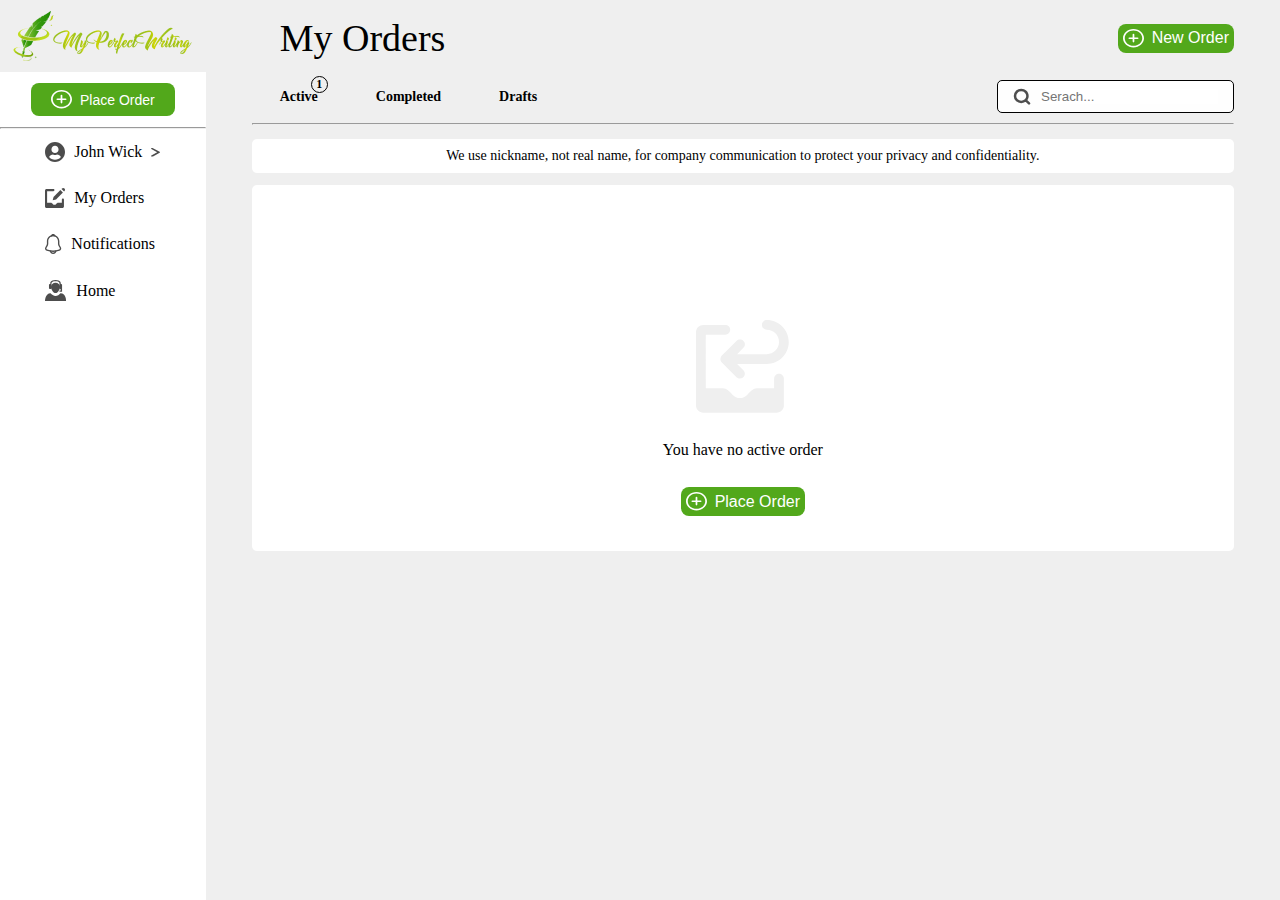
==== index.html @ 59d73da2 "initial screen" ====
<!DOCTYPE html>
<html lang="en">

<head>
    <meta charset="UTF-8">
    <meta name="viewport" content="width=device-width, initial-scale=1.0">
    <link rel="stylesheet" href="style.css">
    <title>Dashboard</title>
</head>

<body>

    <div class="home">
        <!-- side bar  -->
        <div class="sidebar">
            <div class="logo">
                <img src="./assets/images/logo.png" alt="" />
            </div>
            <div class="sidebarBottom">
                <div class="orderBtn ">
                    <svg xmlns="http://www.w3.org/2000/svg" width="21" height="19" viewBox="0 0 21 19" fill="none">
                        <path
                            d="M10.5 18.375C16.2338 18.375 21 14.2136 21 9.1875C21 4.17041 16.2235 0 10.4897 0C4.74554 0 0 4.17041 0 9.1875C0 14.2136 4.75586 18.375 10.5 18.375ZM10.5 16.8437C5.64114 16.8437 1.76024 13.439 1.76024 9.1875C1.76024 4.94503 5.63086 1.53126 10.4897 1.53126C15.3382 1.53126 19.2396 4.94503 19.25 9.1875C19.2603 13.439 15.3485 16.8437 10.5 16.8437ZM10.4691 13.466C11.0249 13.466 11.3544 13.1327 11.3544 12.6103V9.94413H14.5764C15.1529 9.94413 15.5544 9.68288 15.5544 9.20552C15.5544 8.7191 15.1735 8.4399 14.5764 8.4399H11.3544V5.61158C11.3544 5.08016 11.0249 4.75591 10.4691 4.75591C9.92349 4.75591 9.62495 5.09818 9.62495 5.61158V8.4399H6.41319C5.80585 8.4399 5.42496 8.7191 5.42496 9.20552C5.42496 9.68288 5.83672 9.94413 6.41319 9.94413H9.62495V12.6103C9.62495 13.1147 9.92349 13.466 10.4691 13.466Z"
                            fill="white" />
                    </svg>
                    <button>Place Order</button>
                </div>
                <hr />
                <div class="sidebar-nav">
                    <ul>
                        <li>
                            <svg xmlns="http://www.w3.org/2000/svg" width="20" height="20" viewBox="0 0 20 20"
                                fill="none">
                                <path
                                    d="M10 0C4.47581 0 0 4.47581 0 10C0 15.5242 4.47581 20 10 20C15.5242 20 20 15.5242 20 10C20 4.47581 15.5242 0 10 0ZM10 3.87097C11.9597 3.87097 13.5484 5.45968 13.5484 7.41935C13.5484 9.37903 11.9597 10.9677 10 10.9677C8.04032 10.9677 6.45161 9.37903 6.45161 7.41935C6.45161 5.45968 8.04032 3.87097 10 3.87097ZM10 17.7419C7.63306 17.7419 5.5121 16.6694 4.09274 14.9919C4.85081 13.5645 6.33468 12.5806 8.06452 12.5806C8.16129 12.5806 8.25806 12.5968 8.35081 12.625C8.875 12.7944 9.42339 12.9032 10 12.9032C10.5766 12.9032 11.129 12.7944 11.6492 12.625C11.7419 12.5968 11.8387 12.5806 11.9355 12.5806C13.6653 12.5806 15.1492 13.5645 15.9073 14.9919C14.4879 16.6694 12.3669 17.7419 10 17.7419Z"
                                    fill="black" fill-opacity="0.7" />
                            </svg>
                            <p>
                                John Wick
                            </p>
                            <svg xmlns="http://www.w3.org/2000/svg" width="9" height="9" viewBox="0 0 9 9" fill="none">
                                <path
                                    d="M0.344159 8.41867C0.123794 8.29731 0 8.13273 0 7.96113C0 7.78953 0.123794 7.62495 0.344159 7.50359L6.16269 4.30014L0.344159 1.09668C0.130039 0.974628 0.0115592 0.811153 0.0142373 0.641469C0.0169155 0.471786 0.140538 0.309469 0.358478 0.18948C0.576418 0.0694904 0.871238 0.00143051 1.17944 -4.3869e-05C1.48764 -0.00151825 1.78457 0.0637121 2.00626 0.181598L8.65584 3.84259C8.87621 3.96395 9 4.12853 9 4.30014C9 4.47174 8.87621 4.63632 8.65584 4.75768L2.00626 8.41867C1.78583 8.54 1.4869 8.60815 1.17521 8.60815C0.863519 8.60815 0.564591 8.54 0.344159 8.41867Z"
                                    fill="#4D4D4D" />
                            </svg>
                        </li>
                        <li>
                            <svg xmlns="http://www.w3.org/2000/svg" width="20" height="20" viewBox="0 0 20 20"
                                fill="none">
                                <path
                                    d="M19.0575 3.46036L16.5391 0.941344L16.9585 0.521786C17.6541 -0.173929 18.782 -0.173929 19.4775 0.521786C20.1729 1.21729 20.1729 2.34475 19.4775 3.04025L19.0575 3.46036Z"
                                    fill="#4D4D4D" />
                                <path
                                    d="M15.3829 2.09521L17.9014 4.61423L11.0547 11.4613L7.71875 12.279L8.53625 8.94228L15.3829 2.09521Z"
                                    fill="#4D4D4D" />
                                <path
                                    d="M2.10575 3.15397V14.7356H5.79082C6.60658 14.7356 7.25188 15.4329 7.81849 16.0453C7.82759 16.0551 7.8367 16.0649 7.84579 16.0748C7.87576 16.1071 7.90568 16.1394 7.93508 16.1709C8.31949 16.5834 8.86757 16.8414 9.47589 16.8414C10.0842 16.8414 10.6323 16.5834 11.0167 16.1709C11.052 16.133 11.0877 16.0945 11.1237 16.0555L11.133 16.0455C11.6996 15.4334 12.3454 14.7356 13.161 14.7356H16.846V11.577C16.846 10.9955 17.3174 10.5241 17.8989 10.5241C18.4804 10.5241 18.9518 10.9955 18.9518 11.577V18.4207C18.9518 19.2929 18.2447 20 17.3725 20H1.57932C0.70708 20 0 19.2929 0 18.4207V2.62753C0 1.7553 0.70708 1.04822 1.57932 1.04822H8.42301C9.00451 1.04822 9.47589 1.51961 9.47589 2.10109C9.47589 2.68258 9.0045 3.15397 8.42301 3.15397H2.10575Z"
                                    fill="#4D4D4D" />
                            </svg>
                            <p>My Orders</p>
                        </li>
                        <li>
                            <svg xmlns="http://www.w3.org/2000/svg" width="17" height="20" viewBox="0 0 17 20"
                                fill="none">
                                <path
                                    d="M8.13072 17.8916C5.97627 17.8916 3.82184 17.5495 1.77838 16.8653C1.00167 16.5971 0.409901 16.0516 0.151001 15.3396C-0.117146 14.6276 -0.0246819 13.8417 0.400655 13.139L1.464 11.3729C1.68591 11.003 1.88933 10.2633 1.88933 9.82872V7.15652C1.88933 3.71684 4.69101 0.915161 8.13072 0.915161C11.5704 0.915161 14.3721 3.71684 14.3721 7.15652V9.82872C14.3721 10.2541 14.5755 11.003 14.7974 11.3821L15.8515 13.139C16.2491 13.8047 16.3231 14.6091 16.0549 15.3396C15.7868 16.0701 15.2043 16.6249 14.4738 16.8653C12.4396 17.5495 10.2851 17.8916 8.13072 17.8916ZM8.13072 2.30213C5.45846 2.30213 3.2763 4.47504 3.2763 7.15652V9.82872C3.2763 10.5037 2.99891 11.5023 2.65679 12.0849L1.59345 13.8509C1.39003 14.193 1.33455 14.5537 1.45475 14.8588C1.56571 15.1732 1.8431 15.4136 2.22221 15.543C6.08722 16.8375 10.1834 16.8375 14.0484 15.543C14.3813 15.4321 14.6402 15.1824 14.7604 14.8495C14.8806 14.5167 14.8529 14.1561 14.668 13.8509L13.6046 12.0849C13.2532 11.4838 12.9851 10.4945 12.9851 9.81948V7.15652C12.9851 4.47504 10.8122 2.30213 8.13072 2.30213Z"
                                    fill="#4D4D4D" />
                                <path
                                    d="M9.84957 2.55202C9.78484 2.55202 9.72012 2.54277 9.65539 2.52428C9.38725 2.45031 9.12835 2.39483 8.87869 2.35785C8.09274 2.25613 7.33453 2.31161 6.62256 2.52428C6.36366 2.6075 6.08629 2.52428 5.91061 2.33011C5.73493 2.13593 5.67945 1.85854 5.78116 1.60888C6.16026 0.638005 7.08488 0 8.13898 0C9.19307 0 10.1177 0.628759 10.4968 1.60888C10.5893 1.85854 10.5431 2.13593 10.3674 2.33011C10.2287 2.47805 10.0345 2.55202 9.84957 2.55202Z"
                                    fill="#4D4D4D" />
                                <path
                                    d="M8.13145 19.9999C7.21605 19.9999 6.3284 19.63 5.68117 18.9828C5.03392 18.3355 4.66406 17.4479 4.66406 16.5325H6.05103C6.05103 17.078 6.27292 17.6143 6.66127 18.0027C7.04962 18.391 7.58591 18.6129 8.13145 18.6129C9.27801 18.6129 10.2119 17.679 10.2119 16.5325H11.5989C11.5989 18.4465 10.0455 19.9999 8.13145 19.9999Z"
                                    fill="#4D4D4D" />
                            </svg>
                            <p>Notifications</p>
                        </li>
                        <li>
                            <svg xmlns="http://www.w3.org/2000/svg" width="22" height="21" viewBox="0 0 22 21"
                                fill="none">
                                <path fill-rule="evenodd" clip-rule="evenodd"
                                    d="M10.5217 15.9011C8.62234 15.9011 6.69266 14.7736 5.56646 13.2812C0.163331 13.2812 0 20.9999 0 20.9999H21.0422C21.0422 20.9999 21.4663 13.2469 15.3901 13.2469C14.2652 14.7578 12.4211 15.9011 10.5217 15.9011Z"
                                    fill="#4D4D4D" />
                                <path fill-rule="evenodd" clip-rule="evenodd"
                                    d="M15.0492 6.64798C15.0492 8.86876 13.022 13.1154 10.5194 13.1154C8.02066 13.1154 5.99219 8.86744 5.99219 6.64798C5.99219 4.42851 8.01935 2.62659 10.5194 2.62659C13.022 2.6279 15.0492 4.42982 15.0492 6.64798Z"
                                    fill="#4D4D4D" />
                                <path fill-rule="evenodd" clip-rule="evenodd"
                                    d="M17.0669 4.73136C17.0669 4.31512 16.4873 3.97924 15.7681 3.9766V3.11911C15.7681 2.99134 15.8169 0 10.5323 0C5.25033 0 5.29907 2.99134 5.29907 3.11911V4.0069C5.2859 4.0069 5.27536 4.00295 5.2635 4.00295C4.54827 4.00295 3.97266 4.33356 3.97266 4.74321V8.37076C3.97266 8.77777 4.54959 9.1097 5.2635 9.1097C5.97742 9.1097 6.55699 8.77777 6.55699 8.37076V4.74321C6.55699 4.68657 6.52142 4.6352 6.50035 4.58251V3.5933C6.50035 3.50241 6.121 1.24475 10.5323 1.24475C14.9449 1.24475 14.4865 3.50241 14.4865 3.5933V4.6352C14.4786 4.66813 14.4536 4.69711 14.4536 4.73136V8.44189C14.4536 8.85944 15.0371 9.19796 15.7602 9.19796C15.776 9.19796 15.7879 9.19269 15.8037 9.19269V10.5481H14.5076V11.8258H17.08L17.0669 4.73136Z"
                                    fill="#4D4D4D" />
                            </svg>
                            <p>Home</p>
                        </li>
                    </ul>
                </div>
            </div>

        </div>

        <!-- mid section  -->
        <div class="home-navbar">
            <div class="navTop">
                <p>My Orders</p>
                <div class="new-orderBtn">
                    <svg xmlns="http://www.w3.org/2000/svg" width="21" height="19" viewBox="0 0 21 19" fill="none">
                        <path
                            d="M10.5 18.375C16.2338 18.375 21 14.2136 21 9.1875C21 4.17041 16.2235 0 10.4897 0C4.74554 0 0 4.17041 0 9.1875C0 14.2136 4.75586 18.375 10.5 18.375ZM10.5 16.8437C5.64114 16.8437 1.76024 13.439 1.76024 9.1875C1.76024 4.94503 5.63086 1.53126 10.4897 1.53126C15.3382 1.53126 19.2396 4.94503 19.25 9.1875C19.2603 13.439 15.3485 16.8437 10.5 16.8437ZM10.4691 13.466C11.0249 13.466 11.3544 13.1327 11.3544 12.6103V9.94413H14.5764C15.1529 9.94413 15.5544 9.68288 15.5544 9.20552C15.5544 8.7191 15.1735 8.4399 14.5764 8.4399H11.3544V5.61158C11.3544 5.08016 11.0249 4.75591 10.4691 4.75591C9.92349 4.75591 9.62495 5.09818 9.62495 5.61158V8.4399H6.41319C5.80585 8.4399 5.42496 8.7191 5.42496 9.20552C5.42496 9.68288 5.83672 9.94413 6.41319 9.94413H9.62495V12.6103C9.62495 13.1147 9.92349 13.466 10.4691 13.466Z"
                            fill="white" />
                    </svg>
                    <button>New Order</button>
                </div>
            </div>

            <div class="menu">
                <div class="menuLeft">
                    <ul>
                        <li>Active <span>1</span></li>
                        <li>Completed</li>
                        <li>Drafts</li>
                    </ul>
                </div>
                <div class="menuRight">
                    <div class="search">
                        <svg xmlns="http://www.w3.org/2000/svg" width="18" height="17" viewBox="0 0 18 17" fill="none">
                            <path
                                d="M16 15.3906L12.6221 12.1598M12.6221 12.1598C13.1999 11.6071 13.6583 10.951 13.971 10.229C14.2837 9.50691 14.4446 8.733 14.4446 7.95145C14.4446 7.16989 14.2837 6.39599 13.971 5.67393C13.6583 4.95186 13.1999 4.29578 12.6221 3.74314C12.0444 3.1905 11.3584 2.75212 10.6035 2.45303C9.84856 2.15394 9.03944 2 8.22231 2C7.40519 2 6.59606 2.15394 5.84114 2.45303C5.08621 2.75212 4.40027 3.1905 3.82247 3.74314C2.65556 4.85925 2 6.37303 2 7.95145C2 9.52987 2.65556 11.0436 3.82247 12.1598C4.98938 13.2759 6.57205 13.9029 8.22231 13.9029C9.87257 13.9029 11.4552 13.2759 12.6221 12.1598Z"
                                stroke="#4E4E4E" stroke-width="2.5" stroke-linecap="round" stroke-linejoin="round" />
                        </svg>
                        <input type="text" placeholder='Serach...' />
                    </div>
                </div>
            </div>
            <hr />
            <div class="notice">
                <p>We use nickname, not real name, for company communication to protect your privacy and
                    confidentiality.</p>
            </div>

            <div class="PlaceOrder">
                <div class="placeOrderBtns">
                    <svg xmlns="http://www.w3.org/2000/svg" width="93" height="93" viewBox="0 0 93 93" fill="none">
                        <path
                            d="M24.4105 39.0568C24.4092 38.4151 24.5353 37.7795 24.7817 37.187C25.0282 36.5944 25.3899 36.0567 25.8459 35.6052L40.4873 20.9589C40.9377 20.4926 41.4764 20.1207 42.072 19.8648C42.6676 19.6089 43.3083 19.4742 43.9565 19.4686C44.6048 19.463 45.2476 19.5865 45.8476 19.832C46.4476 20.0775 46.9927 20.44 47.4511 20.8984C47.9095 21.3568 48.272 21.9019 48.5175 22.5018C48.763 23.1018 48.8865 23.7447 48.8809 24.393C48.8752 25.0412 48.7406 25.6818 48.4847 26.2775C48.2288 26.8731 47.8569 27.4118 47.3906 27.8622L41.078 34.1747H70.7905C74.0276 34.1747 77.132 32.8888 79.421 30.5999C81.7099 28.311 82.9958 25.2065 82.9958 21.9695C82.9958 18.7324 81.7099 15.628 79.421 13.339C77.132 11.0501 74.0276 9.76421 70.7905 9.76421C69.4957 9.76421 68.2539 9.24985 67.3384 8.33428C66.4228 7.4187 65.9084 6.17692 65.9084 4.88211C65.9084 3.58729 66.4228 2.34551 67.3384 1.42994C68.2539 0.514363 69.4957 0 70.7905 0C82.903 0 92.76 9.85209 92.76 21.9695C92.76 34.082 82.903 43.9389 70.7905 43.9389H41.078L47.3906 50.2515C48.0789 50.9328 48.5488 51.8037 48.7404 52.753C48.932 53.7024 48.8366 54.6873 48.4664 55.5823C48.0962 56.4772 47.4678 57.2417 46.6615 57.7782C45.8552 58.3148 44.9074 58.5991 43.9389 58.595C43.2982 58.5944 42.6639 58.4673 42.0725 58.221C41.481 57.9747 40.944 57.614 40.4922 57.1597L25.8459 42.5134C25.3903 42.0587 25.0301 41.5176 24.7864 40.9218C24.5391 40.3311 24.4113 39.6972 24.4105 39.0568ZM9.76421 14.6463V68.3495H26.8516C30.6352 68.3495 33.6279 71.5814 36.2545 74.4228L36.7915 75.0087C38.5784 76.9176 41.1171 78.1137 43.9389 78.1137C46.7608 78.1137 49.2995 76.9176 51.0815 75.0038L51.6185 74.4228H51.6234C54.25 71.5814 57.2427 68.3495 61.0263 68.3495H78.1137V58.5853C78.1137 57.2905 78.628 56.0487 79.5436 55.1331C80.4592 54.2175 81.701 53.7032 82.9958 53.7032C84.2906 53.7032 85.5324 54.2175 86.448 55.1331C87.3635 56.0487 87.8779 57.2905 87.8779 58.5853V85.4368C87.8779 87.3791 87.1063 89.2417 85.733 90.6151C84.3596 91.9885 82.497 92.76 80.5547 92.76H7.32316C5.38094 92.76 3.51826 91.9885 2.1449 90.6151C0.771545 89.2417 0 87.3791 0 85.4368V12.2053C0 10.263 0.771545 8.40037 2.1449 7.02701C3.51826 5.65365 5.38094 4.88211 7.32316 4.88211H29.2926C30.5874 4.88211 31.8292 5.39647 32.7448 6.31204C33.6604 7.22761 34.1747 8.4694 34.1747 9.76421C34.1747 11.059 33.6604 12.3008 32.7448 13.2164C31.8292 14.132 30.5874 14.6463 29.2926 14.6463H9.76421Z"
                            fill="#EFEFEF" />
                    </svg>
                    <p>You have no active order</p>
                    <div class="new-orderBtn">
                        <svg xmlns="http://www.w3.org/2000/svg" width="21" height="19" viewBox="0 0 21 19" fill="none">
                            <path
                                d="M10.5 18.375C16.2338 18.375 21 14.2136 21 9.1875C21 4.17041 16.2235 0 10.4897 0C4.74554 0 0 4.17041 0 9.1875C0 14.2136 4.75586 18.375 10.5 18.375ZM10.5 16.8437C5.64114 16.8437 1.76024 13.439 1.76024 9.1875C1.76024 4.94503 5.63086 1.53126 10.4897 1.53126C15.3382 1.53126 19.2396 4.94503 19.25 9.1875C19.2603 13.439 15.3485 16.8437 10.5 16.8437ZM10.4691 13.466C11.0249 13.466 11.3544 13.1327 11.3544 12.6103V9.94413H14.5764C15.1529 9.94413 15.5544 9.68288 15.5544 9.20552C15.5544 8.7191 15.1735 8.4399 14.5764 8.4399H11.3544V5.61158C11.3544 5.08016 11.0249 4.75591 10.4691 4.75591C9.92349 4.75591 9.62495 5.09818 9.62495 5.61158V8.4399H6.41319C5.80585 8.4399 5.42496 8.7191 5.42496 9.20552C5.42496 9.68288 5.83672 9.94413 6.41319 9.94413H9.62495V12.6103C9.62495 13.1147 9.92349 13.466 10.4691 13.466Z"
                                fill="white" />
                        </svg>
                        <button>Place Order</button>
                    </div>
                </div>
            </div>
        </div>
    </div>
</body>

</html>
---- style.css ----
* {
    padding: 0;
    margin: 0;
    box-sizing: border-box;
}

body {
    background-color: #EFEFEF;
}

.home{
    display: flex;
}

/* sidebar css  */
.sidebar {
    /* background-color: aqua; */
    width: 268px;
    display: flex;
    flex-direction: column;
    align-items: center;
    height: 100vh;
}

.SideBar-Toggle {
    display: none;
    font-size: 20px;
}

.logo {
    max-width: 191px;
    max-height: 50px;
    width: 100%;
    height: 100%;
    margin: 11px 0px;

}

.sidebarBottom {
    background: white;

    width: 100%;
    display: flex;
    flex-direction: column;
    align-items: center;
    height: 100vh;
}

.orderBtn {
    border-radius: 8px;
    background: #52A81B;
    padding: 7px 20px;
    /* width: 200px; */
    display: flex;
    align-items: center;
    justify-content: center;
    flex-direction: row;
    column-gap: 8px;
    margin: 11px 27px;
}

.orderBtn button {
    border: none;
    outline: none;
    background-color: transparent;
    color: #FFF;
    font-size: 14px;
    font-style: normal;
    font-weight: 500;
    line-height: normal;
}

.sidebarBottom hr {
    width: 100%;

}

.sidebar-nav {
    /* background-color: aquamarine; */
    width: 100%;
    display: flex;
    align-items: center;
    flex-direction: column;
}

.sidebar-nav ul li {
    display: flex;
    align-items: center;
    padding: 13px 0px;
    column-gap: 9px;
}

/* main section  */
.home-navbar {
    padding-top: 16px;
    width: 100%;
    margin: 0px 46px;
}

.navTop {
    display: flex;
    justify-content: space-between;
    align-items: center;
    padding-left: 28px;

}

.new-orderBtn {
    border-radius: 8px;
    background: #52A81B;
    padding: 5px;
    /* width: 214px; */
    display: flex;
    align-items: center;
    column-gap: 8px;

}

.new-orderBtn button {
    background: transparent;
    border: none;
    outline: none;
    color: #FFF;
    font-size: 16px;
    font-style: normal;
    font-weight: 300;
    line-height: normal;
}


.navTop p {
    color: #000;
    font-size: 38px;
    font-style: normal;
    font-weight: 300;
    line-height: normal;
}

.menu {
    margin-top: 20px;
    display: flex;
    justify-content: space-between;
    align-items: center;
    padding-left: 28px;
}

.menuLeft ul {
    display: flex;
    column-gap: 58px;

}

.menuLeft ul li {
    list-style: none;

}

.menuLeft ul li {
    position: relative;
    color: #000;
    font-size: 14px;
    font-style: normal;
    font-weight: 700;
    line-height: normal;
}

.menuLeft ul li span {
    position: absolute;
    top: -13px;
    border: 1px solid black;
    border-radius: 50%;
    /* padding: 5px; */
    font-size: 12px;
    width: 17px;
    height: 17px;
    display: flex;
    justify-content: center;
    align-items: center;
    right: -10px;

}

.menuRight .search input {
    border: none;
    outline: none;
}

.menuRight .search {
    display: flex;
    align-items: center;
    border-radius: 5px;
    border: 1px solid #000;
    background: #FEFEFE;
    padding: 7px 15px;
    column-gap: 10px;
}

.home-navbar hr {
    margin-top: 10px;
}

.notice {
    margin-top: 14px;
    display: flex;
    justify-content: center;
    align-items: center;
    width: 100%;
    padding: 9px 46px;
    border-radius: 5px;
    background: #FFF;

}

.notice p {
    color: #000;
    font-size: 14px;
    font-style: normal;
    font-weight: 300;
    line-height: normal;

}

.PlaceOrder {
    width: 100%;
    height: 366px;
    border-radius: 5px;
    background: #FFF;
    margin-top: 12px;
    display: flex;
    flex-direction: column;
    align-items: center;
    justify-content: flex-end;
    padding-bottom: 35px;
}

.placeOrderBtns {
    display: flex;
    align-items: center;
    flex-direction: column;
    row-gap: 28px;
}



/* @media(max-width: 1000px){
    .home-navbar {
        padding: 0px 5px;
        margin: 0px;
    }
    
} */

/* @media(max-width: 1000px){
    .SideBar-Toggle{
        display: block;
    }
    .sidebar{
        display: none;
    }
} */
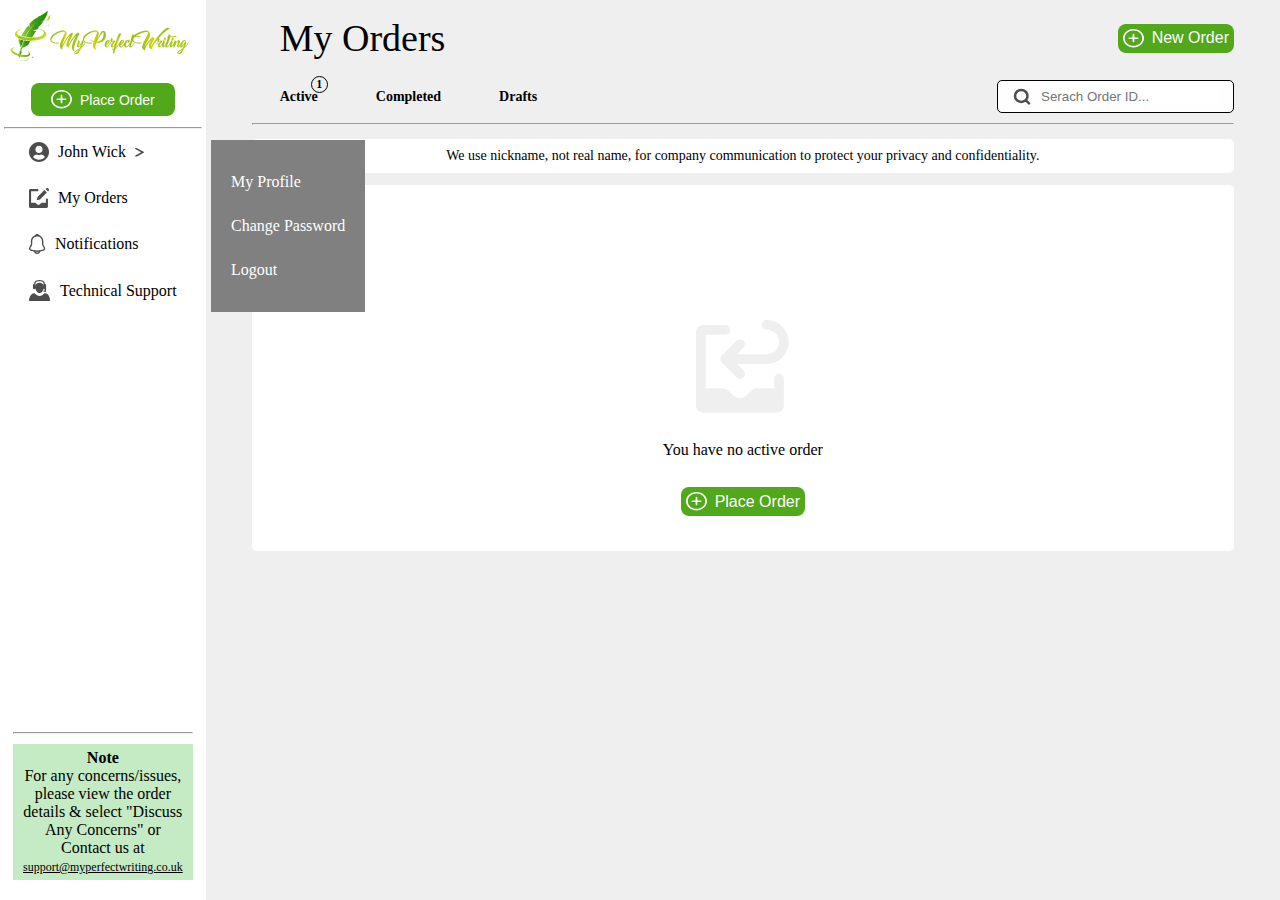
==== commit c52a4cfe: "updated" ====
--- a/index.html
+++ b/index.html
@@ -13,83 +13,111 @@
     <div class="home">
         <!-- side bar  -->
         <div class="sidebar">
-            <div class="logo">
-                <img src="./assets/images/logo.png" alt="" />
-            </div>
-            <div class="sidebarBottom">
-                <div class="orderBtn ">
-                    <svg xmlns="http://www.w3.org/2000/svg" width="21" height="19" viewBox="0 0 21 19" fill="none">
-                        <path
-                            d="M10.5 18.375C16.2338 18.375 21 14.2136 21 9.1875C21 4.17041 16.2235 0 10.4897 0C4.74554 0 0 4.17041 0 9.1875C0 14.2136 4.75586 18.375 10.5 18.375ZM10.5 16.8437C5.64114 16.8437 1.76024 13.439 1.76024 9.1875C1.76024 4.94503 5.63086 1.53126 10.4897 1.53126C15.3382 1.53126 19.2396 4.94503 19.25 9.1875C19.2603 13.439 15.3485 16.8437 10.5 16.8437ZM10.4691 13.466C11.0249 13.466 11.3544 13.1327 11.3544 12.6103V9.94413H14.5764C15.1529 9.94413 15.5544 9.68288 15.5544 9.20552C15.5544 8.7191 15.1735 8.4399 14.5764 8.4399H11.3544V5.61158C11.3544 5.08016 11.0249 4.75591 10.4691 4.75591C9.92349 4.75591 9.62495 5.09818 9.62495 5.61158V8.4399H6.41319C5.80585 8.4399 5.42496 8.7191 5.42496 9.20552C5.42496 9.68288 5.83672 9.94413 6.41319 9.94413H9.62495V12.6103C9.62495 13.1147 9.92349 13.466 10.4691 13.466Z"
-                            fill="white" />
-                    </svg>
-                    <button>Place Order</button>
-                </div>
-                <hr />
-                <div class="sidebar-nav">
-                    <ul>
-                        <li>
-                            <svg xmlns="http://www.w3.org/2000/svg" width="20" height="20" viewBox="0 0 20 20"
-                                fill="none">
-                                <path
-                                    d="M10 0C4.47581 0 0 4.47581 0 10C0 15.5242 4.47581 20 10 20C15.5242 20 20 15.5242 20 10C20 4.47581 15.5242 0 10 0ZM10 3.87097C11.9597 3.87097 13.5484 5.45968 13.5484 7.41935C13.5484 9.37903 11.9597 10.9677 10 10.9677C8.04032 10.9677 6.45161 9.37903 6.45161 7.41935C6.45161 5.45968 8.04032 3.87097 10 3.87097ZM10 17.7419C7.63306 17.7419 5.5121 16.6694 4.09274 14.9919C4.85081 13.5645 6.33468 12.5806 8.06452 12.5806C8.16129 12.5806 8.25806 12.5968 8.35081 12.625C8.875 12.7944 9.42339 12.9032 10 12.9032C10.5766 12.9032 11.129 12.7944 11.6492 12.625C11.7419 12.5968 11.8387 12.5806 11.9355 12.5806C13.6653 12.5806 15.1492 13.5645 15.9073 14.9919C14.4879 16.6694 12.3669 17.7419 10 17.7419Z"
-                                    fill="black" fill-opacity="0.7" />
-                            </svg>
-                            <p>
-                                John Wick
-                            </p>
-                            <svg xmlns="http://www.w3.org/2000/svg" width="9" height="9" viewBox="0 0 9 9" fill="none">
-                                <path
-                                    d="M0.344159 8.41867C0.123794 8.29731 0 8.13273 0 7.96113C0 7.78953 0.123794 7.62495 0.344159 7.50359L6.16269 4.30014L0.344159 1.09668C0.130039 0.974628 0.0115592 0.811153 0.0142373 0.641469C0.0169155 0.471786 0.140538 0.309469 0.358478 0.18948C0.576418 0.0694904 0.871238 0.00143051 1.17944 -4.3869e-05C1.48764 -0.00151825 1.78457 0.0637121 2.00626 0.181598L8.65584 3.84259C8.87621 3.96395 9 4.12853 9 4.30014C9 4.47174 8.87621 4.63632 8.65584 4.75768L2.00626 8.41867C1.78583 8.54 1.4869 8.60815 1.17521 8.60815C0.863519 8.60815 0.564591 8.54 0.344159 8.41867Z"
-                                    fill="#4D4D4D" />
-                            </svg>
-                        </li>
-                        <li>
-                            <svg xmlns="http://www.w3.org/2000/svg" width="20" height="20" viewBox="0 0 20 20"
-                                fill="none">
-                                <path
-                                    d="M19.0575 3.46036L16.5391 0.941344L16.9585 0.521786C17.6541 -0.173929 18.782 -0.173929 19.4775 0.521786C20.1729 1.21729 20.1729 2.34475 19.4775 3.04025L19.0575 3.46036Z"
-                                    fill="#4D4D4D" />
-                                <path
-                                    d="M15.3829 2.09521L17.9014 4.61423L11.0547 11.4613L7.71875 12.279L8.53625 8.94228L15.3829 2.09521Z"
-                                    fill="#4D4D4D" />
-                                <path
-                                    d="M2.10575 3.15397V14.7356H5.79082C6.60658 14.7356 7.25188 15.4329 7.81849 16.0453C7.82759 16.0551 7.8367 16.0649 7.84579 16.0748C7.87576 16.1071 7.90568 16.1394 7.93508 16.1709C8.31949 16.5834 8.86757 16.8414 9.47589 16.8414C10.0842 16.8414 10.6323 16.5834 11.0167 16.1709C11.052 16.133 11.0877 16.0945 11.1237 16.0555L11.133 16.0455C11.6996 15.4334 12.3454 14.7356 13.161 14.7356H16.846V11.577C16.846 10.9955 17.3174 10.5241 17.8989 10.5241C18.4804 10.5241 18.9518 10.9955 18.9518 11.577V18.4207C18.9518 19.2929 18.2447 20 17.3725 20H1.57932C0.70708 20 0 19.2929 0 18.4207V2.62753C0 1.7553 0.70708 1.04822 1.57932 1.04822H8.42301C9.00451 1.04822 9.47589 1.51961 9.47589 2.10109C9.47589 2.68258 9.0045 3.15397 8.42301 3.15397H2.10575Z"
-                                    fill="#4D4D4D" />
-                            </svg>
-                            <p>My Orders</p>
-                        </li>
-                        <li>
-                            <svg xmlns="http://www.w3.org/2000/svg" width="17" height="20" viewBox="0 0 17 20"
-                                fill="none">
-                                <path
-                                    d="M8.13072 17.8916C5.97627 17.8916 3.82184 17.5495 1.77838 16.8653C1.00167 16.5971 0.409901 16.0516 0.151001 15.3396C-0.117146 14.6276 -0.0246819 13.8417 0.400655 13.139L1.464 11.3729C1.68591 11.003 1.88933 10.2633 1.88933 9.82872V7.15652C1.88933 3.71684 4.69101 0.915161 8.13072 0.915161C11.5704 0.915161 14.3721 3.71684 14.3721 7.15652V9.82872C14.3721 10.2541 14.5755 11.003 14.7974 11.3821L15.8515 13.139C16.2491 13.8047 16.3231 14.6091 16.0549 15.3396C15.7868 16.0701 15.2043 16.6249 14.4738 16.8653C12.4396 17.5495 10.2851 17.8916 8.13072 17.8916ZM8.13072 2.30213C5.45846 2.30213 3.2763 4.47504 3.2763 7.15652V9.82872C3.2763 10.5037 2.99891 11.5023 2.65679 12.0849L1.59345 13.8509C1.39003 14.193 1.33455 14.5537 1.45475 14.8588C1.56571 15.1732 1.8431 15.4136 2.22221 15.543C6.08722 16.8375 10.1834 16.8375 14.0484 15.543C14.3813 15.4321 14.6402 15.1824 14.7604 14.8495C14.8806 14.5167 14.8529 14.1561 14.668 13.8509L13.6046 12.0849C13.2532 11.4838 12.9851 10.4945 12.9851 9.81948V7.15652C12.9851 4.47504 10.8122 2.30213 8.13072 2.30213Z"
-                                    fill="#4D4D4D" />
-                                <path
-                                    d="M9.84957 2.55202C9.78484 2.55202 9.72012 2.54277 9.65539 2.52428C9.38725 2.45031 9.12835 2.39483 8.87869 2.35785C8.09274 2.25613 7.33453 2.31161 6.62256 2.52428C6.36366 2.6075 6.08629 2.52428 5.91061 2.33011C5.73493 2.13593 5.67945 1.85854 5.78116 1.60888C6.16026 0.638005 7.08488 0 8.13898 0C9.19307 0 10.1177 0.628759 10.4968 1.60888C10.5893 1.85854 10.5431 2.13593 10.3674 2.33011C10.2287 2.47805 10.0345 2.55202 9.84957 2.55202Z"
-                                    fill="#4D4D4D" />
-                                <path
-                                    d="M8.13145 19.9999C7.21605 19.9999 6.3284 19.63 5.68117 18.9828C5.03392 18.3355 4.66406 17.4479 4.66406 16.5325H6.05103C6.05103 17.078 6.27292 17.6143 6.66127 18.0027C7.04962 18.391 7.58591 18.6129 8.13145 18.6129C9.27801 18.6129 10.2119 17.679 10.2119 16.5325H11.5989C11.5989 18.4465 10.0455 19.9999 8.13145 19.9999Z"
-                                    fill="#4D4D4D" />
-                            </svg>
-                            <p>Notifications</p>
-                        </li>
-                        <li>
-                            <svg xmlns="http://www.w3.org/2000/svg" width="22" height="21" viewBox="0 0 22 21"
-                                fill="none">
-                                <path fill-rule="evenodd" clip-rule="evenodd"
-                                    d="M10.5217 15.9011C8.62234 15.9011 6.69266 14.7736 5.56646 13.2812C0.163331 13.2812 0 20.9999 0 20.9999H21.0422C21.0422 20.9999 21.4663 13.2469 15.3901 13.2469C14.2652 14.7578 12.4211 15.9011 10.5217 15.9011Z"
-                                    fill="#4D4D4D" />
-                                <path fill-rule="evenodd" clip-rule="evenodd"
-                                    d="M15.0492 6.64798C15.0492 8.86876 13.022 13.1154 10.5194 13.1154C8.02066 13.1154 5.99219 8.86744 5.99219 6.64798C5.99219 4.42851 8.01935 2.62659 10.5194 2.62659C13.022 2.6279 15.0492 4.42982 15.0492 6.64798Z"
-                                    fill="#4D4D4D" />
-                                <path fill-rule="evenodd" clip-rule="evenodd"
-                                    d="M17.0669 4.73136C17.0669 4.31512 16.4873 3.97924 15.7681 3.9766V3.11911C15.7681 2.99134 15.8169 0 10.5323 0C5.25033 0 5.29907 2.99134 5.29907 3.11911V4.0069C5.2859 4.0069 5.27536 4.00295 5.2635 4.00295C4.54827 4.00295 3.97266 4.33356 3.97266 4.74321V8.37076C3.97266 8.77777 4.54959 9.1097 5.2635 9.1097C5.97742 9.1097 6.55699 8.77777 6.55699 8.37076V4.74321C6.55699 4.68657 6.52142 4.6352 6.50035 4.58251V3.5933C6.50035 3.50241 6.121 1.24475 10.5323 1.24475C14.9449 1.24475 14.4865 3.50241 14.4865 3.5933V4.6352C14.4786 4.66813 14.4536 4.69711 14.4536 4.73136V8.44189C14.4536 8.85944 15.0371 9.19796 15.7602 9.19796C15.776 9.19796 15.7879 9.19269 15.8037 9.19269V10.5481H14.5076V11.8258H17.08L17.0669 4.73136Z"
-                                    fill="#4D4D4D" />
-                            </svg>
-                            <p>Home</p>
-                        </li>
-                    </ul>
+            <div class="sidbarTop">
+                <div class="logo">
+                    <img src="./assets/images/logo.png" alt="" />
+                </div>
+                <div class="sidebarBottom">
+                    <div class="orderBtn ">
+                        <svg xmlns="http://www.w3.org/2000/svg" width="21" height="19" viewBox="0 0 21 19" fill="none">
+                            <path
+                                d="M10.5 18.375C16.2338 18.375 21 14.2136 21 9.1875C21 4.17041 16.2235 0 10.4897 0C4.74554 0 0 4.17041 0 9.1875C0 14.2136 4.75586 18.375 10.5 18.375ZM10.5 16.8437C5.64114 16.8437 1.76024 13.439 1.76024 9.1875C1.76024 4.94503 5.63086 1.53126 10.4897 1.53126C15.3382 1.53126 19.2396 4.94503 19.25 9.1875C19.2603 13.439 15.3485 16.8437 10.5 16.8437ZM10.4691 13.466C11.0249 13.466 11.3544 13.1327 11.3544 12.6103V9.94413H14.5764C15.1529 9.94413 15.5544 9.68288 15.5544 9.20552C15.5544 8.7191 15.1735 8.4399 14.5764 8.4399H11.3544V5.61158C11.3544 5.08016 11.0249 4.75591 10.4691 4.75591C9.92349 4.75591 9.62495 5.09818 9.62495 5.61158V8.4399H6.41319C5.80585 8.4399 5.42496 8.7191 5.42496 9.20552C5.42496 9.68288 5.83672 9.94413 6.41319 9.94413H9.62495V12.6103C9.62495 13.1147 9.92349 13.466 10.4691 13.466Z"
+                                fill="white" />
+                        </svg>
+                        <button>Place Order</button>
+                    </div>
+                    <hr />
+                    <div class="sidebar-nav">
+                        <ul>
+                            <li id="userProfile">
+                                <svg xmlns="http://www.w3.org/2000/svg" width="20" height="20" viewBox="0 0 20 20"
+                                    fill="none">
+                                    <path
+                                        d="M10 0C4.47581 0 0 4.47581 0 10C0 15.5242 4.47581 20 10 20C15.5242 20 20 15.5242 20 10C20 4.47581 15.5242 0 10 0ZM10 3.87097C11.9597 3.87097 13.5484 5.45968 13.5484 7.41935C13.5484 9.37903 11.9597 10.9677 10 10.9677C8.04032 10.9677 6.45161 9.37903 6.45161 7.41935C6.45161 5.45968 8.04032 3.87097 10 3.87097ZM10 17.7419C7.63306 17.7419 5.5121 16.6694 4.09274 14.9919C4.85081 13.5645 6.33468 12.5806 8.06452 12.5806C8.16129 12.5806 8.25806 12.5968 8.35081 12.625C8.875 12.7944 9.42339 12.9032 10 12.9032C10.5766 12.9032 11.129 12.7944 11.6492 12.625C11.7419 12.5968 11.8387 12.5806 11.9355 12.5806C13.6653 12.5806 15.1492 13.5645 15.9073 14.9919C14.4879 16.6694 12.3669 17.7419 10 17.7419Z"
+                                        fill="black" fill-opacity="0.7" />
+                                </svg>
+                                <p>
+                                    John Wick
+                                </p>
+                                <svg xmlns="http://www.w3.org/2000/svg" width="9" height="9" viewBox="0 0 9 9"
+                                    fill="none">
+                                    <path
+                                        d="M0.344159 8.41867C0.123794 8.29731 0 8.13273 0 7.96113C0 7.78953 0.123794 7.62495 0.344159 7.50359L6.16269 4.30014L0.344159 1.09668C0.130039 0.974628 0.0115592 0.811153 0.0142373 0.641469C0.0169155 0.471786 0.140538 0.309469 0.358478 0.18948C0.576418 0.0694904 0.871238 0.00143051 1.17944 -4.3869e-05C1.48764 -0.00151825 1.78457 0.0637121 2.00626 0.181598L8.65584 3.84259C8.87621 3.96395 9 4.12853 9 4.30014C9 4.47174 8.87621 4.63632 8.65584 4.75768L2.00626 8.41867C1.78583 8.54 1.4869 8.60815 1.17521 8.60815C0.863519 8.60815 0.564591 8.54 0.344159 8.41867Z"
+                                        fill="#4D4D4D" />
+                                </svg>
+                                <div class="profileDropDown">
+                                    <ul>
+                                        <li>
+                                            <a href="#">My Profile</a>
+                                        </li>
+                                        <li>
+                                            <a href="#">Change Password</a>
+                                        </li>
+                                        <li>
+                                            <a href="#">Logout</a>
+                                        </li>
+                                    </ul>
+                                </div>
+                            </li>
+                            <li>
+                                <svg xmlns="http://www.w3.org/2000/svg" width="20" height="20" viewBox="0 0 20 20"
+                                    fill="none">
+                                    <path
+                                        d="M19.0575 3.46036L16.5391 0.941344L16.9585 0.521786C17.6541 -0.173929 18.782 -0.173929 19.4775 0.521786C20.1729 1.21729 20.1729 2.34475 19.4775 3.04025L19.0575 3.46036Z"
+                                        fill="#4D4D4D" />
+                                    <path
+                                        d="M15.3829 2.09521L17.9014 4.61423L11.0547 11.4613L7.71875 12.279L8.53625 8.94228L15.3829 2.09521Z"
+                                        fill="#4D4D4D" />
+                                    <path
+                                        d="M2.10575 3.15397V14.7356H5.79082C6.60658 14.7356 7.25188 15.4329 7.81849 16.0453C7.82759 16.0551 7.8367 16.0649 7.84579 16.0748C7.87576 16.1071 7.90568 16.1394 7.93508 16.1709C8.31949 16.5834 8.86757 16.8414 9.47589 16.8414C10.0842 16.8414 10.6323 16.5834 11.0167 16.1709C11.052 16.133 11.0877 16.0945 11.1237 16.0555L11.133 16.0455C11.6996 15.4334 12.3454 14.7356 13.161 14.7356H16.846V11.577C16.846 10.9955 17.3174 10.5241 17.8989 10.5241C18.4804 10.5241 18.9518 10.9955 18.9518 11.577V18.4207C18.9518 19.2929 18.2447 20 17.3725 20H1.57932C0.70708 20 0 19.2929 0 18.4207V2.62753C0 1.7553 0.70708 1.04822 1.57932 1.04822H8.42301C9.00451 1.04822 9.47589 1.51961 9.47589 2.10109C9.47589 2.68258 9.0045 3.15397 8.42301 3.15397H2.10575Z"
+                                        fill="#4D4D4D" />
+                                </svg>
+                                <p>My Orders</p>
+                            </li>
+                            <li>
+                                <svg xmlns="http://www.w3.org/2000/svg" width="17" height="20" viewBox="0 0 17 20"
+                                    fill="none">
+                                    <path
+                                        d="M8.13072 17.8916C5.97627 17.8916 3.82184 17.5495 1.77838 16.8653C1.00167 16.5971 0.409901 16.0516 0.151001 15.3396C-0.117146 14.6276 -0.0246819 13.8417 0.400655 13.139L1.464 11.3729C1.68591 11.003 1.88933 10.2633 1.88933 9.82872V7.15652C1.88933 3.71684 4.69101 0.915161 8.13072 0.915161C11.5704 0.915161 14.3721 3.71684 14.3721 7.15652V9.82872C14.3721 10.2541 14.5755 11.003 14.7974 11.3821L15.8515 13.139C16.2491 13.8047 16.3231 14.6091 16.0549 15.3396C15.7868 16.0701 15.2043 16.6249 14.4738 16.8653C12.4396 17.5495 10.2851 17.8916 8.13072 17.8916ZM8.13072 2.30213C5.45846 2.30213 3.2763 4.47504 3.2763 7.15652V9.82872C3.2763 10.5037 2.99891 11.5023 2.65679 12.0849L1.59345 13.8509C1.39003 14.193 1.33455 14.5537 1.45475 14.8588C1.56571 15.1732 1.8431 15.4136 2.22221 15.543C6.08722 16.8375 10.1834 16.8375 14.0484 15.543C14.3813 15.4321 14.6402 15.1824 14.7604 14.8495C14.8806 14.5167 14.8529 14.1561 14.668 13.8509L13.6046 12.0849C13.2532 11.4838 12.9851 10.4945 12.9851 9.81948V7.15652C12.9851 4.47504 10.8122 2.30213 8.13072 2.30213Z"
+                                        fill="#4D4D4D" />
+                                    <path
+                                        d="M9.84957 2.55202C9.78484 2.55202 9.72012 2.54277 9.65539 2.52428C9.38725 2.45031 9.12835 2.39483 8.87869 2.35785C8.09274 2.25613 7.33453 2.31161 6.62256 2.52428C6.36366 2.6075 6.08629 2.52428 5.91061 2.33011C5.73493 2.13593 5.67945 1.85854 5.78116 1.60888C6.16026 0.638005 7.08488 0 8.13898 0C9.19307 0 10.1177 0.628759 10.4968 1.60888C10.5893 1.85854 10.5431 2.13593 10.3674 2.33011C10.2287 2.47805 10.0345 2.55202 9.84957 2.55202Z"
+                                        fill="#4D4D4D" />
+                                    <path
+                                        d="M8.13145 19.9999C7.21605 19.9999 6.3284 19.63 5.68117 18.9828C5.03392 18.3355 4.66406 17.4479 4.66406 16.5325H6.05103C6.05103 17.078 6.27292 17.6143 6.66127 18.0027C7.04962 18.391 7.58591 18.6129 8.13145 18.6129C9.27801 18.6129 10.2119 17.679 10.2119 16.5325H11.5989C11.5989 18.4465 10.0455 19.9999 8.13145 19.9999Z"
+                                        fill="#4D4D4D" />
+                                </svg>
+                                <p>Notifications</p>
+                            </li>
+                            <li>
+                                <svg xmlns="http://www.w3.org/2000/svg" width="22" height="21" viewBox="0 0 22 21"
+                                    fill="none">
+                                    <path fill-rule="evenodd" clip-rule="evenodd"
+                                        d="M10.5217 15.9011C8.62234 15.9011 6.69266 14.7736 5.56646 13.2812C0.163331 13.2812 0 20.9999 0 20.9999H21.0422C21.0422 20.9999 21.4663 13.2469 15.3901 13.2469C14.2652 14.7578 12.4211 15.9011 10.5217 15.9011Z"
+                                        fill="#4D4D4D" />
+                                    <path fill-rule="evenodd" clip-rule="evenodd"
+                                        d="M15.0492 6.64798C15.0492 8.86876 13.022 13.1154 10.5194 13.1154C8.02066 13.1154 5.99219 8.86744 5.99219 6.64798C5.99219 4.42851 8.01935 2.62659 10.5194 2.62659C13.022 2.6279 15.0492 4.42982 15.0492 6.64798Z"
+                                        fill="#4D4D4D" />
+                                    <path fill-rule="evenodd" clip-rule="evenodd"
+                                        d="M17.0669 4.73136C17.0669 4.31512 16.4873 3.97924 15.7681 3.9766V3.11911C15.7681 2.99134 15.8169 0 10.5323 0C5.25033 0 5.29907 2.99134 5.29907 3.11911V4.0069C5.2859 4.0069 5.27536 4.00295 5.2635 4.00295C4.54827 4.00295 3.97266 4.33356 3.97266 4.74321V8.37076C3.97266 8.77777 4.54959 9.1097 5.2635 9.1097C5.97742 9.1097 6.55699 8.77777 6.55699 8.37076V4.74321C6.55699 4.68657 6.52142 4.6352 6.50035 4.58251V3.5933C6.50035 3.50241 6.121 1.24475 10.5323 1.24475C14.9449 1.24475 14.4865 3.50241 14.4865 3.5933V4.6352C14.4786 4.66813 14.4536 4.69711 14.4536 4.73136V8.44189C14.4536 8.85944 15.0371 9.19796 15.7602 9.19796C15.776 9.19796 15.7879 9.19269 15.8037 9.19269V10.5481H14.5076V11.8258H17.08L17.0669 4.73136Z"
+                                        fill="#4D4D4D" />
+                                </svg>
+                                <p>Technical Support</p>
+                            </li>
+                        </ul>
+                    </div>
+
+
+                </div>
+
+            </div>
+            <div class="sidebarFooter">
+                <hr>
+                <div class="sidebarNote">
+                    <h1>Note</h1>
+                    <p>For any concerns/issues, please view the order details & select "Discuss Any Concerns" or
+                    <p>Contact us at</p>
+                    <span>support@myperfectwriting.co.uk</span></p>
                 </div>
             </div>
 
@@ -112,9 +140,9 @@
             <div class="menu">
                 <div class="menuLeft">
                     <ul>
-                        <li>Active <span>1</span></li>
-                        <li>Completed</li>
-                        <li>Drafts</li>
+                        <li onclick="showSection('home')" id="homeLink">Active <span>1</span></li>
+                        <li onclick="showSection('active')" id="activeLink">Completed</li>
+                        <li onclick="showSection('drafts')" id="draftsLink">Drafts</li>
                     </ul>
                 </div>
                 <div class="menuRight">
@@ -124,7 +152,7 @@
                                 d="M16 15.3906L12.6221 12.1598M12.6221 12.1598C13.1999 11.6071 13.6583 10.951 13.971 10.229C14.2837 9.50691 14.4446 8.733 14.4446 7.95145C14.4446 7.16989 14.2837 6.39599 13.971 5.67393C13.6583 4.95186 13.1999 4.29578 12.6221 3.74314C12.0444 3.1905 11.3584 2.75212 10.6035 2.45303C9.84856 2.15394 9.03944 2 8.22231 2C7.40519 2 6.59606 2.15394 5.84114 2.45303C5.08621 2.75212 4.40027 3.1905 3.82247 3.74314C2.65556 4.85925 2 6.37303 2 7.95145C2 9.52987 2.65556 11.0436 3.82247 12.1598C4.98938 13.2759 6.57205 13.9029 8.22231 13.9029C9.87257 13.9029 11.4552 13.2759 12.6221 12.1598Z"
                                 stroke="#4E4E4E" stroke-width="2.5" stroke-linecap="round" stroke-linejoin="round" />
                         </svg>
-                        <input type="text" placeholder='Serach...' />
+                        <input type="text" placeholder='Serach Order ID...' />
                     </div>
                 </div>
             </div>
@@ -134,7 +162,7 @@
                     confidentiality.</p>
             </div>
 
-            <div class="PlaceOrder">
+            <div id="home" class="PlaceOrder">
                 <div class="placeOrderBtns">
                     <svg xmlns="http://www.w3.org/2000/svg" width="93" height="93" viewBox="0 0 93 93" fill="none">
                         <path
@@ -152,8 +180,102 @@
                     </div>
                 </div>
             </div>
+
+            <section id="active" class="hidden midSect">
+                <div class="placeOrderBtns">
+                    <svg xmlns="http://www.w3.org/2000/svg" width="93" height="93" viewBox="0 0 93 93" fill="none">
+                        <path
+                            d="M24.4105 39.0568C24.4092 38.4151 24.5353 37.7795 24.7817 37.187C25.0282 36.5944 25.3899 36.0567 25.8459 35.6052L40.4873 20.9589C40.9377 20.4926 41.4764 20.1207 42.072 19.8648C42.6676 19.6089 43.3083 19.4742 43.9565 19.4686C44.6048 19.463 45.2476 19.5865 45.8476 19.832C46.4476 20.0775 46.9927 20.44 47.4511 20.8984C47.9095 21.3568 48.272 21.9019 48.5175 22.5018C48.763 23.1018 48.8865 23.7447 48.8809 24.393C48.8752 25.0412 48.7406 25.6818 48.4847 26.2775C48.2288 26.8731 47.8569 27.4118 47.3906 27.8622L41.078 34.1747H70.7905C74.0276 34.1747 77.132 32.8888 79.421 30.5999C81.7099 28.311 82.9958 25.2065 82.9958 21.9695C82.9958 18.7324 81.7099 15.628 79.421 13.339C77.132 11.0501 74.0276 9.76421 70.7905 9.76421C69.4957 9.76421 68.2539 9.24985 67.3384 8.33428C66.4228 7.4187 65.9084 6.17692 65.9084 4.88211C65.9084 3.58729 66.4228 2.34551 67.3384 1.42994C68.2539 0.514363 69.4957 0 70.7905 0C82.903 0 92.76 9.85209 92.76 21.9695C92.76 34.082 82.903 43.9389 70.7905 43.9389H41.078L47.3906 50.2515C48.0789 50.9328 48.5488 51.8037 48.7404 52.753C48.932 53.7024 48.8366 54.6873 48.4664 55.5823C48.0962 56.4772 47.4678 57.2417 46.6615 57.7782C45.8552 58.3148 44.9074 58.5991 43.9389 58.595C43.2982 58.5944 42.6639 58.4673 42.0725 58.221C41.481 57.9747 40.944 57.614 40.4922 57.1597L25.8459 42.5134C25.3903 42.0587 25.0301 41.5176 24.7864 40.9218C24.5391 40.3311 24.4113 39.6972 24.4105 39.0568ZM9.76421 14.6463V68.3495H26.8516C30.6352 68.3495 33.6279 71.5814 36.2545 74.4228L36.7915 75.0087C38.5784 76.9176 41.1171 78.1137 43.9389 78.1137C46.7608 78.1137 49.2995 76.9176 51.0815 75.0038L51.6185 74.4228H51.6234C54.25 71.5814 57.2427 68.3495 61.0263 68.3495H78.1137V58.5853C78.1137 57.2905 78.628 56.0487 79.5436 55.1331C80.4592 54.2175 81.701 53.7032 82.9958 53.7032C84.2906 53.7032 85.5324 54.2175 86.448 55.1331C87.3635 56.0487 87.8779 57.2905 87.8779 58.5853V85.4368C87.8779 87.3791 87.1063 89.2417 85.733 90.6151C84.3596 91.9885 82.497 92.76 80.5547 92.76H7.32316C5.38094 92.76 3.51826 91.9885 2.1449 90.6151C0.771545 89.2417 0 87.3791 0 85.4368V12.2053C0 10.263 0.771545 8.40037 2.1449 7.02701C3.51826 5.65365 5.38094 4.88211 7.32316 4.88211H29.2926C30.5874 4.88211 31.8292 5.39647 32.7448 6.31204C33.6604 7.22761 34.1747 8.4694 34.1747 9.76421C34.1747 11.059 33.6604 12.3008 32.7448 13.2164C31.8292 14.132 30.5874 14.6463 29.2926 14.6463H9.76421Z"
+                            fill="#EFEFEF" />
+                    </svg>
+                    <p>You have no completed order</p>
+                    <div class="new-orderBtn">
+                        <svg xmlns="http://www.w3.org/2000/svg" width="21" height="19" viewBox="0 0 21 19" fill="none">
+                            <path
+                                d="M10.5 18.375C16.2338 18.375 21 14.2136 21 9.1875C21 4.17041 16.2235 0 10.4897 0C4.74554 0 0 4.17041 0 9.1875C0 14.2136 4.75586 18.375 10.5 18.375ZM10.5 16.8437C5.64114 16.8437 1.76024 13.439 1.76024 9.1875C1.76024 4.94503 5.63086 1.53126 10.4897 1.53126C15.3382 1.53126 19.2396 4.94503 19.25 9.1875C19.2603 13.439 15.3485 16.8437 10.5 16.8437ZM10.4691 13.466C11.0249 13.466 11.3544 13.1327 11.3544 12.6103V9.94413H14.5764C15.1529 9.94413 15.5544 9.68288 15.5544 9.20552C15.5544 8.7191 15.1735 8.4399 14.5764 8.4399H11.3544V5.61158C11.3544 5.08016 11.0249 4.75591 10.4691 4.75591C9.92349 4.75591 9.62495 5.09818 9.62495 5.61158V8.4399H6.41319C5.80585 8.4399 5.42496 8.7191 5.42496 9.20552C5.42496 9.68288 5.83672 9.94413 6.41319 9.94413H9.62495V12.6103C9.62495 13.1147 9.92349 13.466 10.4691 13.466Z"
+                                fill="white" />
+                        </svg>
+                        <button>Place Order</button>
+                    </div>
+                </div>
+            </section>
+
+            <section id="drafts" class="hidden midSect">
+                <div class="placeOrderBtns">
+                    <svg xmlns="http://www.w3.org/2000/svg" width="93" height="93" viewBox="0 0 93 93" fill="none">
+                        <path
+                            d="M24.4105 39.0568C24.4092 38.4151 24.5353 37.7795 24.7817 37.187C25.0282 36.5944 25.3899 36.0567 25.8459 35.6052L40.4873 20.9589C40.9377 20.4926 41.4764 20.1207 42.072 19.8648C42.6676 19.6089 43.3083 19.4742 43.9565 19.4686C44.6048 19.463 45.2476 19.5865 45.8476 19.832C46.4476 20.0775 46.9927 20.44 47.4511 20.8984C47.9095 21.3568 48.272 21.9019 48.5175 22.5018C48.763 23.1018 48.8865 23.7447 48.8809 24.393C48.8752 25.0412 48.7406 25.6818 48.4847 26.2775C48.2288 26.8731 47.8569 27.4118 47.3906 27.8622L41.078 34.1747H70.7905C74.0276 34.1747 77.132 32.8888 79.421 30.5999C81.7099 28.311 82.9958 25.2065 82.9958 21.9695C82.9958 18.7324 81.7099 15.628 79.421 13.339C77.132 11.0501 74.0276 9.76421 70.7905 9.76421C69.4957 9.76421 68.2539 9.24985 67.3384 8.33428C66.4228 7.4187 65.9084 6.17692 65.9084 4.88211C65.9084 3.58729 66.4228 2.34551 67.3384 1.42994C68.2539 0.514363 69.4957 0 70.7905 0C82.903 0 92.76 9.85209 92.76 21.9695C92.76 34.082 82.903 43.9389 70.7905 43.9389H41.078L47.3906 50.2515C48.0789 50.9328 48.5488 51.8037 48.7404 52.753C48.932 53.7024 48.8366 54.6873 48.4664 55.5823C48.0962 56.4772 47.4678 57.2417 46.6615 57.7782C45.8552 58.3148 44.9074 58.5991 43.9389 58.595C43.2982 58.5944 42.6639 58.4673 42.0725 58.221C41.481 57.9747 40.944 57.614 40.4922 57.1597L25.8459 42.5134C25.3903 42.0587 25.0301 41.5176 24.7864 40.9218C24.5391 40.3311 24.4113 39.6972 24.4105 39.0568ZM9.76421 14.6463V68.3495H26.8516C30.6352 68.3495 33.6279 71.5814 36.2545 74.4228L36.7915 75.0087C38.5784 76.9176 41.1171 78.1137 43.9389 78.1137C46.7608 78.1137 49.2995 76.9176 51.0815 75.0038L51.6185 74.4228H51.6234C54.25 71.5814 57.2427 68.3495 61.0263 68.3495H78.1137V58.5853C78.1137 57.2905 78.628 56.0487 79.5436 55.1331C80.4592 54.2175 81.701 53.7032 82.9958 53.7032C84.2906 53.7032 85.5324 54.2175 86.448 55.1331C87.3635 56.0487 87.8779 57.2905 87.8779 58.5853V85.4368C87.8779 87.3791 87.1063 89.2417 85.733 90.6151C84.3596 91.9885 82.497 92.76 80.5547 92.76H7.32316C5.38094 92.76 3.51826 91.9885 2.1449 90.6151C0.771545 89.2417 0 87.3791 0 85.4368V12.2053C0 10.263 0.771545 8.40037 2.1449 7.02701C3.51826 5.65365 5.38094 4.88211 7.32316 4.88211H29.2926C30.5874 4.88211 31.8292 5.39647 32.7448 6.31204C33.6604 7.22761 34.1747 8.4694 34.1747 9.76421C34.1747 11.059 33.6604 12.3008 32.7448 13.2164C31.8292 14.132 30.5874 14.6463 29.2926 14.6463H9.76421Z"
+                            fill="#EFEFEF" />
+                    </svg>
+                    <p>You have no drafts order</p>
+                    <div class="new-orderBtn">
+                        <svg xmlns="http://www.w3.org/2000/svg" width="21" height="19" viewBox="0 0 21 19" fill="none">
+                            <path
+                                d="M10.5 18.375C16.2338 18.375 21 14.2136 21 9.1875C21 4.17041 16.2235 0 10.4897 0C4.74554 0 0 4.17041 0 9.1875C0 14.2136 4.75586 18.375 10.5 18.375ZM10.5 16.8437C5.64114 16.8437 1.76024 13.439 1.76024 9.1875C1.76024 4.94503 5.63086 1.53126 10.4897 1.53126C15.3382 1.53126 19.2396 4.94503 19.25 9.1875C19.2603 13.439 15.3485 16.8437 10.5 16.8437ZM10.4691 13.466C11.0249 13.466 11.3544 13.1327 11.3544 12.6103V9.94413H14.5764C15.1529 9.94413 15.5544 9.68288 15.5544 9.20552C15.5544 8.7191 15.1735 8.4399 14.5764 8.4399H11.3544V5.61158C11.3544 5.08016 11.0249 4.75591 10.4691 4.75591C9.92349 4.75591 9.62495 5.09818 9.62495 5.61158V8.4399H6.41319C5.80585 8.4399 5.42496 8.7191 5.42496 9.20552C5.42496 9.68288 5.83672 9.94413 6.41319 9.94413H9.62495V12.6103C9.62495 13.1147 9.92349 13.466 10.4691 13.466Z"
+                                fill="white" />
+                        </svg>
+                        <button>Place Order</button>
+                    </div>
+                </div>
+            </section>
         </div>
     </div>
 </body>
 
+<script>
+    function showSection(sectionId) {
+        // Hide all sections
+        const sections = document.querySelectorAll('section');
+        sections.forEach(section => {
+            section.classList.add('hidden');
+        });
+
+        // Show the selected section
+        const selectedSection = document.getElementById(sectionId);
+        if (selectedSection) {
+            selectedSection.classList.remove('hidden');
+
+            // Hide other sections based on the selected one
+            if (sectionId === 'active') {
+                const homeSection = document.getElementById('home');
+                if (homeSection) {
+                    homeSection.classList.add('hidden');
+                }
+                const draftsSection = document.getElementById('drafts');
+                if (draftsSection) {
+                    draftsSection.classList.add('hidden');
+                }
+
+                // Add the 'active' class to the active menu item
+                document.getElementById('activeLink').classList.add('active');
+                // Remove 'active' class from other menu items
+                document.getElementById('homeLink').classList.remove('active');
+                document.getElementById('draftsLink').classList.remove('active');
+            } else if (sectionId === 'drafts') {
+                const homeSection = document.getElementById('home');
+                if (homeSection) {
+                    homeSection.classList.add('hidden');
+                }
+                const activeSection = document.getElementById('active');
+                if (activeSection) {
+                    activeSection.classList.add('hidden');
+                }
+
+                // Add the 'active' class to the drafts menu item
+                document.getElementById('draftsLink').classList.add('active');
+                // Remove 'active' class from other menu items
+                document.getElementById('homeLink').classList.remove('active');
+                document.getElementById('activeLink').classList.remove('active');
+            } else {
+                // Add the 'active' class to the home menu item
+                document.getElementById('homeLink').classList.add('active');
+                // Remove 'active' class from other menu items
+                document.getElementById('activeLink').classList.remove('active');
+                document.getElementById('draftsLink').classList.remove('active');
+            }
+            // Add more conditions for additional sections
+        }
+    }
+</script>
+
 </html>--- a/style.css
+++ b/style.css
@@ -7,18 +7,29 @@
 body {
     background-color: #EFEFEF;
 }
-
-.home{
+a{
+    text-decoration: none;
+}
+
+button,
+svg:hover {
+    cursor: pointer;
+}
+
+.home {
     display: flex;
 }
 
 /* sidebar css  */
 .sidebar {
-    /* background-color: aqua; */
+    background:white;
+   
     width: 268px;
     display: flex;
     flex-direction: column;
-    align-items: center;
+    justify-content: space-between;
+    align-items: center;
+    /* height: 100vh; */
     height: 100vh;
 }
 
@@ -38,12 +49,10 @@
 
 .sidebarBottom {
     background: white;
-
-    width: 100%;
-    display: flex;
-    flex-direction: column;
-    align-items: center;
-    height: 100vh;
+    width: 100%;
+    display: flex;
+    flex-direction: column;
+    align-items: center;
 }
 
 .orderBtn {
@@ -57,6 +66,15 @@
     flex-direction: row;
     column-gap: 8px;
     margin: 11px 27px;
+}
+
+.orderBtn:hover {
+    cursor: pointer;
+    background-color: rgb(20, 113, 20);
+}
+.BTN:hover {
+    cursor: pointer;
+    background-color: rgb(20, 113, 20);
 }
 
 .orderBtn button {
@@ -74,6 +92,11 @@
     width: 100%;
 
 }
+.sidebarFooter hr {
+    width: 100%;
+    margin-bottom: -50px;
+
+}
 
 .sidebar-nav {
     /* background-color: aquamarine; */
@@ -82,12 +105,67 @@
     align-items: center;
     flex-direction: column;
 }
+ /* profile dropdown ccc  */
+ .userProfile{
+    position: relative;
+ }
+ .profileDropDown{
+    position: absolute;
+    background-color: gray;
+    top: 140px;
+    left: 211px;
+    padding: 20px;
+
+ }
+.profileDropDown ul li{
+    list-style: none;
+    
+}
+.profileDropDown ul li a{
+    color: white;
+
+}
+.profileDropDown ul li:hover{
+    cursor: pointer;
+}
+.profileDropDown ul{
+    display: flex;
+    flex-direction: column;
+}
+
+
+
 
 .sidebar-nav ul li {
     display: flex;
     align-items: center;
     padding: 13px 0px;
     column-gap: 9px;
+}
+
+.sidebar-nav ul li:hover {
+    cursor: pointer;
+}
+
+.sidebarNote{
+    background-color: rgb(197, 235, 197);
+    color: black;
+    padding: 5px;
+    text-align: center;
+    max-width: 180px;
+    margin-top: 60px;
+    margin-bottom: 20px;
+}
+.sidebarNote h1{
+    font-size: 16px;
+    font-weight: 600;
+}
+.sidebarNote p{
+    font-size: 16px;
+}
+.sidebarNote span{
+    font-size: 12px;
+    text-decoration: underline;
 }
 
 /* main section  */
@@ -152,6 +230,7 @@
 
 .menuLeft ul li {
     list-style: none;
+    cursor: pointer;
 
 }
 
@@ -162,6 +241,13 @@
     font-style: normal;
     font-weight: 700;
     line-height: normal;
+}
+
+/* Add this style for the active menu item */
+.menuLeft ul li.active {
+    text-decoration: underline;
+    text-underline-offset: 21px;
+    text-decoration-color: green;
 }
 
 .menuLeft ul li span {
@@ -232,7 +318,18 @@
     justify-content: flex-end;
     padding-bottom: 35px;
 }
-
+.midSect{
+    width: 100%;
+    height: 366px;
+    border-radius: 5px;
+    background: #FFF;
+    margin-top: 12px;
+    display: flex;
+    flex-direction: column;
+    align-items: center;
+    justify-content: flex-end;
+    padding-bottom: 35px;
+}
 .placeOrderBtns {
     display: flex;
     align-items: center;
@@ -240,21 +337,302 @@
     row-gap: 28px;
 }
 
-
-
-/* @media(max-width: 1000px){
-    .home-navbar {
-        padding: 0px 5px;
-        margin: 0px;
-    }
-    
-} */
-
-/* @media(max-width: 1000px){
-    .SideBar-Toggle{
-        display: block;
-    }
-    .sidebar{
-        display: none;
-    }
-} */+/* place order section  */
+
+.place-order {
+    width: 100%;
+    margin: 24px 30px;
+}
+
+.placeOrderNav {
+    text-align: center;
+}
+
+.placeOrderNav h1 {
+    color: #000;
+    font-size: 20px;
+    font-style: normal;
+    font-weight: 500;
+    line-height: normal;
+    margin-bottom: 20px;
+}
+
+.placeOrderNav ul li {
+    list-style: none;
+    display: flex;
+    column-gap: 10px;
+}
+
+.placeOrderNav ul {
+    display: flex;
+    justify-content: space-between;
+    padding: 0px 20px;
+}
+
+.placeOrderNav ul li {
+    display: flex;
+}
+
+.cardlefr {
+    display: flex;
+    justify-content: center;
+    flex-direction: column;
+    row-gap: 16px;
+    max-width: 453px;
+    background-color: white;
+    padding: 21px 42px;
+    border-radius: 10px;
+    background: #FFF;
+}
+
+.hidden {
+    display: none;
+}
+
+/* draft component  */
+.cardleftDraft {
+    padding: 10 0px;
+    justify-content: flex-start;
+}
+
+.cardleftDraft p {
+    color: #000;
+    font-size: 20px;
+    font-style: normal;
+    font-weight: 600;
+    line-height: normal;
+}
+
+.draftInput {
+    border-radius: 5px;
+    border: 1px solid #BFBFBF;
+    outline: none;
+    padding: 10px 21px;
+    max-width: 335px;
+}
+
+#myTextArea {
+    max-width: 335px;
+    font-size: 13px;
+    padding: 10px;
+    outline: none;
+
+}
+
+.draftCardBottom {
+    display: flex;
+}
+
+.draftCard {
+    border-radius: 5px;
+    background: #F6F6F6;
+    padding: 5px 8px;
+    display: flex;
+    flex-direction: column;
+    justify-content: center;
+    align-items: center;
+    text-align: center;
+    row-gap: 10px;
+}
+
+.draftCard h1 {
+    color: #000;
+    font-size: 14px;
+    font-style: normal;
+    font-weight: 600;
+    line-height: normal;
+    display: flex;
+    flex-direction: column;
+    justify-content: center;
+}
+
+.draftCard p {
+    color: #000;
+    font-size: 14px;
+    font-style: normal;
+    font-weight: 300;
+    line-height: normal;
+}
+
+.draftCard h2 {
+    color: #000;
+
+    font-size: 14px;
+    font-style: normal;
+    font-weight: 400;
+    line-height: normal;
+}
+
+
+.placeOrderCards {
+    margin-top: 18px;
+    display: none;
+    justify-content: space-between;
+    flex-wrap: wrap;
+    row-gap: 10px;
+
+}
+
+.orderDetails {
+    margin-top: 18px;
+    display: flex;
+    justify-content: space-between;
+    flex-wrap: wrap;
+    row-gap: 10px;
+
+
+}
+
+
+.cardLeftInput {
+    display: flex;
+    justify-content: space-between;
+    align-items: center;
+    border-radius: 5px;
+    border: 1px solid #BFBFBF;
+    padding: 10px 21px;
+    background-color: white;
+    width: 335px;
+
+}
+
+.cardLeftInput svg {
+    margin-top: -10px;
+}
+
+.cardLeftInput input {
+    border: none;
+    outline: none;
+}
+
+
+.calulation {
+    display: flex;
+    column-gap: 5px;
+    align-items: center;
+}
+
+.calculate-left {
+    display: flex;
+    align-items: center;
+    column-gap: 5px;
+}
+
+.calculate-left input {
+    width: 33px;
+    height: 26px;
+    margin: 0 auto;
+    display: block;
+    text-align: center;
+
+}
+
+.cardLeftInput {
+    position: relative;
+    /* display: inline-block; */
+}
+
+.dropdown-content {
+    display: none;
+    position: absolute;
+    top: 30px;
+    background-color: #f9f9f9;
+    min-width: 300px;
+    box-shadow: 0 8px 16px rgba(0, 0, 0, 0.2);
+    z-index: 1;
+}
+
+.dropdown-content a {
+    padding: 12px 16px;
+    display: block;
+    text-decoration: none;
+    color: #333;
+}
+
+.dropdown-content a:hover {
+    background-color: #f1f1f1;
+}
+
+.card-info {
+    display: flex;
+    justify-content: space-between;
+    max-width: 335px;
+    padding: 10px 15px;
+    border-radius: 3px;
+    border: 1px solid #BFBFBF;
+}
+
+.nextBtn button {
+    border-radius: 8px;
+    padding: 7px 19px;
+    background: #52A81B;
+    color: white;
+    border: none;
+    outline: none;
+    float: right;
+    font-size: 16px;
+}
+
+.card-info p {
+    color: #000;
+    font-size: 10px;
+    font-style: normal;
+    font-weight: 300;
+    line-height: normal;
+}
+
+.cardRight {
+    max-width: 343px;
+    max-height: 280px;
+    border-radius: 8px;
+    background: #FFF;
+    padding: 21px 31px;
+}
+
+.cardRightTop {
+    display: flex;
+    column-gap: 7px;
+    align-items: center;
+}
+
+.cardRightTop hr {
+    width: 64px;
+    height: 1px;
+}
+
+.cardRightMid {
+    display: flex;
+    justify-content: space-between;
+}
+
+.cardRightMid ul li {
+    list-style: none;
+
+}
+
+.cardRightMidContent ul li {
+    margin-top: 10px;
+    color: #000;
+    font-size: 15px;
+    font-style: normal;
+    font-weight: 300;
+    line-height: normal;
+}
+
+.cardRightBottom {
+    margin-top: 20px;
+}
+
+.cardRightBotFot {
+    display: flex;
+    justify-content: space-between;
+    margin-top: 10px;
+}
+
+.cardRightBotFot p {
+    color: #000;
+    font-size: 15px;
+    font-style: normal;
+    font-weight: 700;
+    line-height: normal;
+}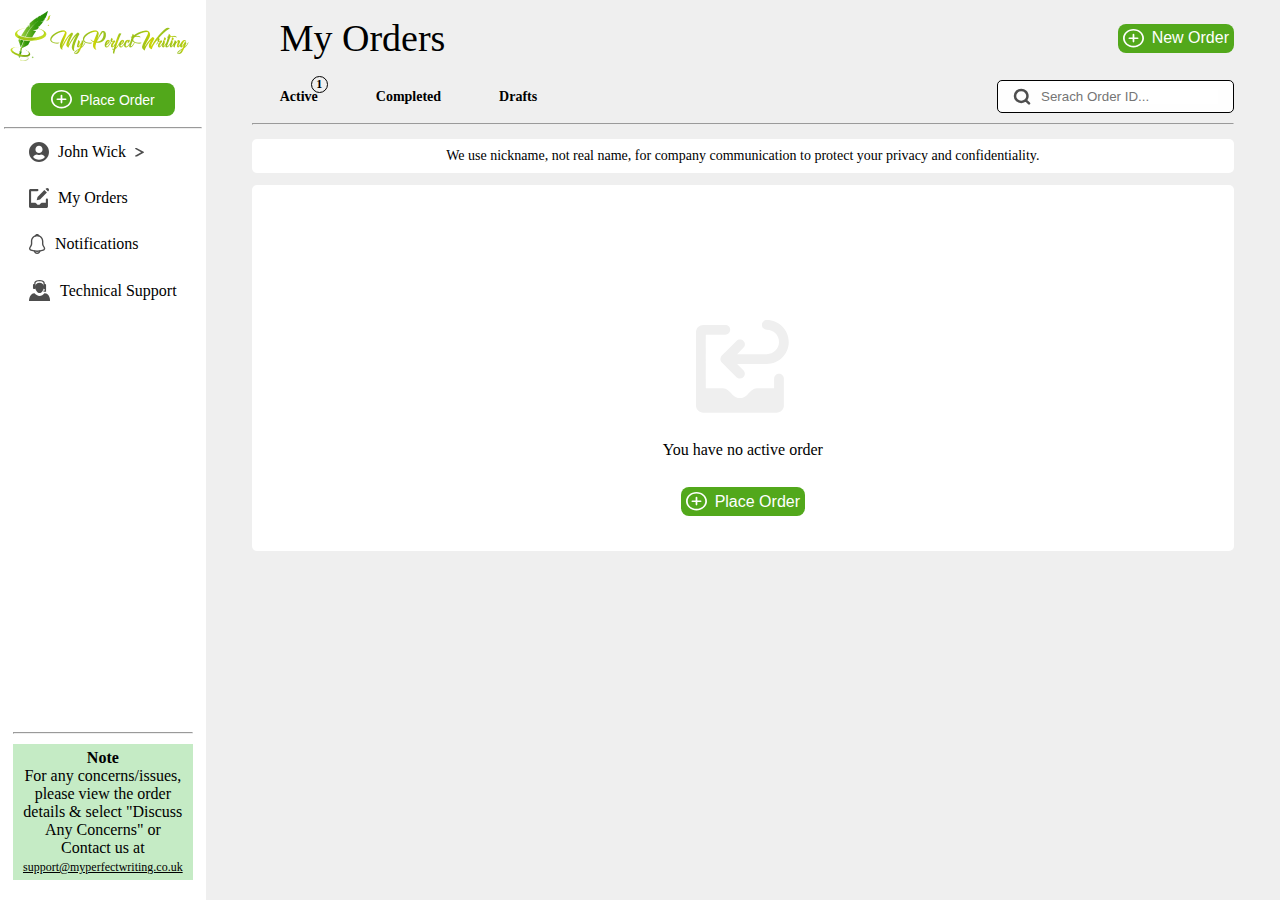
==== commit 0814e6b2: "home page changes fixed" ====
--- a/index.html
+++ b/index.html
@@ -29,7 +29,7 @@
                     <hr />
                     <div class="sidebar-nav">
                         <ul>
-                            <li id="userProfile">
+                            <li id="userProfile" onmouseover="showProfileDropDown()" onmouseout="hideProfileDropDown()">
                                 <svg xmlns="http://www.w3.org/2000/svg" width="20" height="20" viewBox="0 0 20 20"
                                     fill="none">
                                     <path
@@ -51,7 +51,7 @@
                                             <a href="#">My Profile</a>
                                         </li>
                                         <li>
-                                            <a href="#">Change Password</a>
+                                            <a href="#">Settings</a>
                                         </li>
                                         <li>
                                             <a href="#">Logout</a>
@@ -207,7 +207,7 @@
                             d="M24.4105 39.0568C24.4092 38.4151 24.5353 37.7795 24.7817 37.187C25.0282 36.5944 25.3899 36.0567 25.8459 35.6052L40.4873 20.9589C40.9377 20.4926 41.4764 20.1207 42.072 19.8648C42.6676 19.6089 43.3083 19.4742 43.9565 19.4686C44.6048 19.463 45.2476 19.5865 45.8476 19.832C46.4476 20.0775 46.9927 20.44 47.4511 20.8984C47.9095 21.3568 48.272 21.9019 48.5175 22.5018C48.763 23.1018 48.8865 23.7447 48.8809 24.393C48.8752 25.0412 48.7406 25.6818 48.4847 26.2775C48.2288 26.8731 47.8569 27.4118 47.3906 27.8622L41.078 34.1747H70.7905C74.0276 34.1747 77.132 32.8888 79.421 30.5999C81.7099 28.311 82.9958 25.2065 82.9958 21.9695C82.9958 18.7324 81.7099 15.628 79.421 13.339C77.132 11.0501 74.0276 9.76421 70.7905 9.76421C69.4957 9.76421 68.2539 9.24985 67.3384 8.33428C66.4228 7.4187 65.9084 6.17692 65.9084 4.88211C65.9084 3.58729 66.4228 2.34551 67.3384 1.42994C68.2539 0.514363 69.4957 0 70.7905 0C82.903 0 92.76 9.85209 92.76 21.9695C92.76 34.082 82.903 43.9389 70.7905 43.9389H41.078L47.3906 50.2515C48.0789 50.9328 48.5488 51.8037 48.7404 52.753C48.932 53.7024 48.8366 54.6873 48.4664 55.5823C48.0962 56.4772 47.4678 57.2417 46.6615 57.7782C45.8552 58.3148 44.9074 58.5991 43.9389 58.595C43.2982 58.5944 42.6639 58.4673 42.0725 58.221C41.481 57.9747 40.944 57.614 40.4922 57.1597L25.8459 42.5134C25.3903 42.0587 25.0301 41.5176 24.7864 40.9218C24.5391 40.3311 24.4113 39.6972 24.4105 39.0568ZM9.76421 14.6463V68.3495H26.8516C30.6352 68.3495 33.6279 71.5814 36.2545 74.4228L36.7915 75.0087C38.5784 76.9176 41.1171 78.1137 43.9389 78.1137C46.7608 78.1137 49.2995 76.9176 51.0815 75.0038L51.6185 74.4228H51.6234C54.25 71.5814 57.2427 68.3495 61.0263 68.3495H78.1137V58.5853C78.1137 57.2905 78.628 56.0487 79.5436 55.1331C80.4592 54.2175 81.701 53.7032 82.9958 53.7032C84.2906 53.7032 85.5324 54.2175 86.448 55.1331C87.3635 56.0487 87.8779 57.2905 87.8779 58.5853V85.4368C87.8779 87.3791 87.1063 89.2417 85.733 90.6151C84.3596 91.9885 82.497 92.76 80.5547 92.76H7.32316C5.38094 92.76 3.51826 91.9885 2.1449 90.6151C0.771545 89.2417 0 87.3791 0 85.4368V12.2053C0 10.263 0.771545 8.40037 2.1449 7.02701C3.51826 5.65365 5.38094 4.88211 7.32316 4.88211H29.2926C30.5874 4.88211 31.8292 5.39647 32.7448 6.31204C33.6604 7.22761 34.1747 8.4694 34.1747 9.76421C34.1747 11.059 33.6604 12.3008 32.7448 13.2164C31.8292 14.132 30.5874 14.6463 29.2926 14.6463H9.76421Z"
                             fill="#EFEFEF" />
                     </svg>
-                    <p>You have no drafts order</p>
+                    <p>You have no drafts</p>
                     <div class="new-orderBtn">
                         <svg xmlns="http://www.w3.org/2000/svg" width="21" height="19" viewBox="0 0 21 19" fill="none">
                             <path
@@ -223,6 +223,17 @@
 </body>
 
 <script>
+    function showProfileDropDown() {
+        var profileDropDown = document.querySelector('.profileDropDown');
+        profileDropDown.style.display = 'block';
+    }
+
+    function hideProfileDropDown() {
+        var profileDropDown = document.querySelector('.profileDropDown');
+        profileDropDown.style.display = 'none';
+    }
+
+
     function showSection(sectionId) {
         // Hide all sections
         const sections = document.querySelectorAll('section');
--- a/style.css
+++ b/style.css
@@ -109,20 +109,41 @@
  .userProfile{
     position: relative;
  }
+ #userProfile{
+    width: 150%;
+ }
+ 
+ /* #userProfile:hover .profileDropDown{
+    display: block;
+ } */
  .profileDropDown{
+    display: none;
+    /* display: flex; */
     position: absolute;
-    background-color: gray;
-    top: 140px;
+    background-color: white;
+    top: 130px;
     left: 211px;
-    padding: 20px;
+    box-shadow: 5px 5px 10px rgba(0, 0, 0, 0.3);
+    border-radius: 10px;
+    width: 120px;
+    justify-content: center;
+
 
  }
 .profileDropDown ul li{
     list-style: none;
+    width: 100%;
+    text-align: center;
     
 }
+/* .profileDropDown ul li:hover{
+    background-color: rgb(172, 170, 170);
+    color: white;
+} */
 .profileDropDown ul li a{
-    color: white;
+    color: black;
+    /* padding: 1px 10px; */
+    width: 100%;
 
 }
 .profileDropDown ul li:hover{
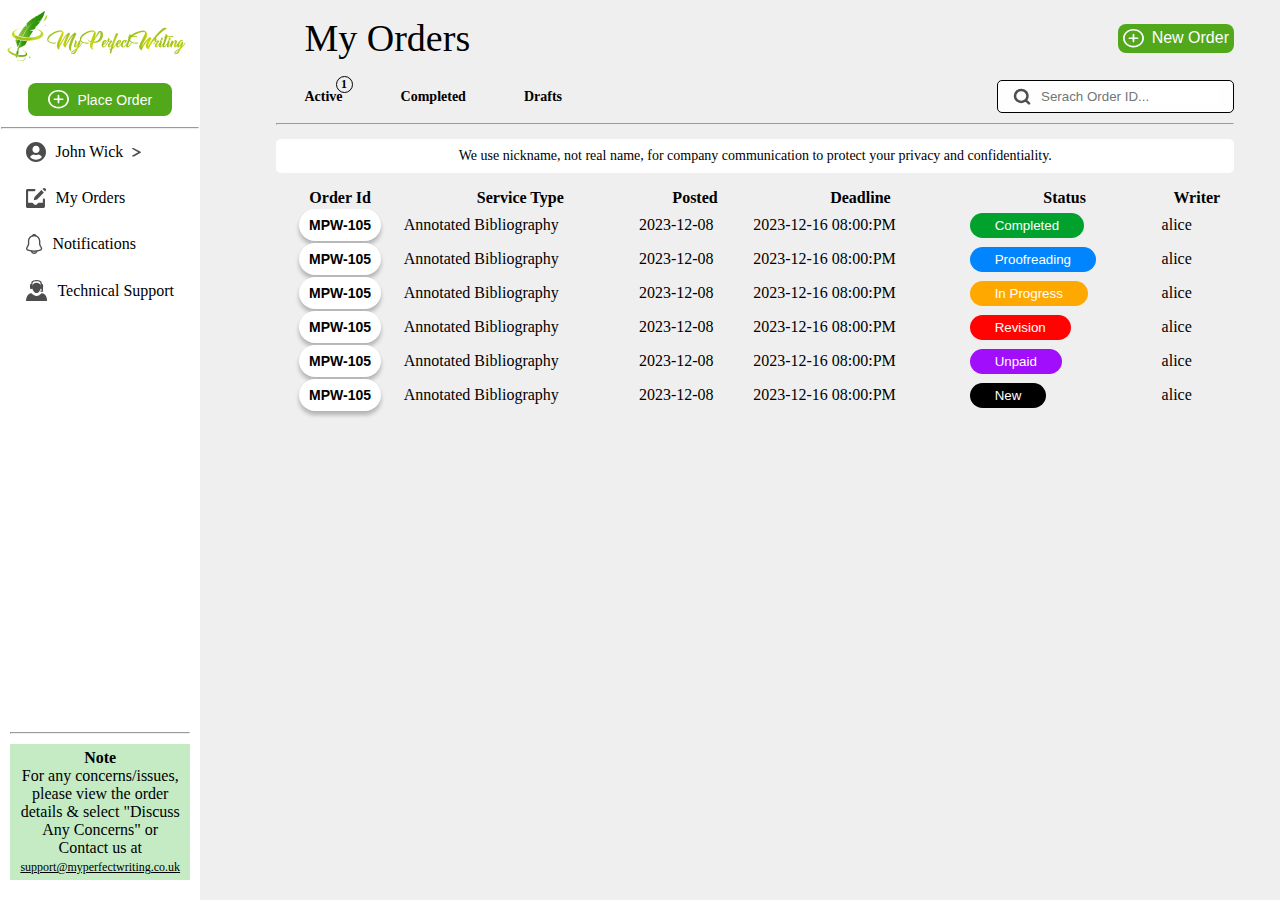
==== commit 0ee16667: "pages added" ====
--- a/index.html
+++ b/index.html
@@ -5,7 +5,22 @@
     <meta charset="UTF-8">
     <meta name="viewport" content="width=device-width, initial-scale=1.0">
     <link rel="stylesheet" href="style.css">
+
+
+    <link rel="stylesheet" type="text/css" href="https://cdn.datatables.net/1.13.7/css/jquery.dataTables.min.css">
+    <link rel="stylesheet" type="text/css" href="datatable.css">
     <title>Dashboard</title>
+
+
+    <script language="JavaScript"
+        src="https://cdn.datatables.net/plug-ins/3cfcc339e89/integration/bootstrap/3/dataTables.bootstrap.js"
+        type="text/javascript"></script>
+    <!-- <link rel="stylesheet" type="text/css" href="http://maxcdn.bootstrapcdn.com/bootstrap/3.2.0/css/bootstrap.min.css"> -->
+
+
+
+
+    <link rel="stylesheet" href="./screens/DataTable/datatable.css">
 </head>
 
 <body>
@@ -125,46 +140,51 @@
 
         <!-- mid section  -->
         <div class="home-navbar">
-            <div class="navTop">
-                <p>My Orders</p>
-                <div class="new-orderBtn">
-                    <svg xmlns="http://www.w3.org/2000/svg" width="21" height="19" viewBox="0 0 21 19" fill="none">
-                        <path
-                            d="M10.5 18.375C16.2338 18.375 21 14.2136 21 9.1875C21 4.17041 16.2235 0 10.4897 0C4.74554 0 0 4.17041 0 9.1875C0 14.2136 4.75586 18.375 10.5 18.375ZM10.5 16.8437C5.64114 16.8437 1.76024 13.439 1.76024 9.1875C1.76024 4.94503 5.63086 1.53126 10.4897 1.53126C15.3382 1.53126 19.2396 4.94503 19.25 9.1875C19.2603 13.439 15.3485 16.8437 10.5 16.8437ZM10.4691 13.466C11.0249 13.466 11.3544 13.1327 11.3544 12.6103V9.94413H14.5764C15.1529 9.94413 15.5544 9.68288 15.5544 9.20552C15.5544 8.7191 15.1735 8.4399 14.5764 8.4399H11.3544V5.61158C11.3544 5.08016 11.0249 4.75591 10.4691 4.75591C9.92349 4.75591 9.62495 5.09818 9.62495 5.61158V8.4399H6.41319C5.80585 8.4399 5.42496 8.7191 5.42496 9.20552C5.42496 9.68288 5.83672 9.94413 6.41319 9.94413H9.62495V12.6103C9.62495 13.1147 9.92349 13.466 10.4691 13.466Z"
-                            fill="white" />
-                    </svg>
-                    <button>New Order</button>
+            <div class="navStaticTop">
+
+                <div class="navTop">
+                    <p>My Orders</p>
+                    <div class="new-orderBtn">
+                        <svg xmlns="http://www.w3.org/2000/svg" width="21" height="19" viewBox="0 0 21 19" fill="none">
+                            <path
+                                d="M10.5 18.375C16.2338 18.375 21 14.2136 21 9.1875C21 4.17041 16.2235 0 10.4897 0C4.74554 0 0 4.17041 0 9.1875C0 14.2136 4.75586 18.375 10.5 18.375ZM10.5 16.8437C5.64114 16.8437 1.76024 13.439 1.76024 9.1875C1.76024 4.94503 5.63086 1.53126 10.4897 1.53126C15.3382 1.53126 19.2396 4.94503 19.25 9.1875C19.2603 13.439 15.3485 16.8437 10.5 16.8437ZM10.4691 13.466C11.0249 13.466 11.3544 13.1327 11.3544 12.6103V9.94413H14.5764C15.1529 9.94413 15.5544 9.68288 15.5544 9.20552C15.5544 8.7191 15.1735 8.4399 14.5764 8.4399H11.3544V5.61158C11.3544 5.08016 11.0249 4.75591 10.4691 4.75591C9.92349 4.75591 9.62495 5.09818 9.62495 5.61158V8.4399H6.41319C5.80585 8.4399 5.42496 8.7191 5.42496 9.20552C5.42496 9.68288 5.83672 9.94413 6.41319 9.94413H9.62495V12.6103C9.62495 13.1147 9.92349 13.466 10.4691 13.466Z"
+                                fill="white" />
+                        </svg>
+                        <button>New Order</button>
+                    </div>
+                </div>
+
+                <div class="menu">
+                    <div class="menuLeft">
+                        <ul>
+                            <li onclick="showSection('home')" id="homeLink">Active <span>1</span></li>
+                            <li onclick="showSection('active')" id="activeLink">Completed</li>
+                            <li onclick="showSection('drafts')" id="draftsLink">Drafts</li>
+                        </ul>
+                    </div>
+                    <div class="menuRight">
+                        <div class="search">
+                            <svg xmlns="http://www.w3.org/2000/svg" width="18" height="17" viewBox="0 0 18 17"
+                                fill="none">
+                                <path
+                                    d="M16 15.3906L12.6221 12.1598M12.6221 12.1598C13.1999 11.6071 13.6583 10.951 13.971 10.229C14.2837 9.50691 14.4446 8.733 14.4446 7.95145C14.4446 7.16989 14.2837 6.39599 13.971 5.67393C13.6583 4.95186 13.1999 4.29578 12.6221 3.74314C12.0444 3.1905 11.3584 2.75212 10.6035 2.45303C9.84856 2.15394 9.03944 2 8.22231 2C7.40519 2 6.59606 2.15394 5.84114 2.45303C5.08621 2.75212 4.40027 3.1905 3.82247 3.74314C2.65556 4.85925 2 6.37303 2 7.95145C2 9.52987 2.65556 11.0436 3.82247 12.1598C4.98938 13.2759 6.57205 13.9029 8.22231 13.9029C9.87257 13.9029 11.4552 13.2759 12.6221 12.1598Z"
+                                    stroke="#4E4E4E" stroke-width="2.5" stroke-linecap="round"
+                                    stroke-linejoin="round" />
+                            </svg>
+                            <input type="text" placeholder='Serach Order ID...' />
+                        </div>
+                    </div>
+                </div>
+                <hr />
+                <div class="notice">
+                    <p>We use nickname, not real name, for company communication to protect your privacy and
+                        confidentiality.</p>
                 </div>
             </div>
 
-            <div class="menu">
-                <div class="menuLeft">
-                    <ul>
-                        <li onclick="showSection('home')" id="homeLink">Active <span>1</span></li>
-                        <li onclick="showSection('active')" id="activeLink">Completed</li>
-                        <li onclick="showSection('drafts')" id="draftsLink">Drafts</li>
-                    </ul>
-                </div>
-                <div class="menuRight">
-                    <div class="search">
-                        <svg xmlns="http://www.w3.org/2000/svg" width="18" height="17" viewBox="0 0 18 17" fill="none">
-                            <path
-                                d="M16 15.3906L12.6221 12.1598M12.6221 12.1598C13.1999 11.6071 13.6583 10.951 13.971 10.229C14.2837 9.50691 14.4446 8.733 14.4446 7.95145C14.4446 7.16989 14.2837 6.39599 13.971 5.67393C13.6583 4.95186 13.1999 4.29578 12.6221 3.74314C12.0444 3.1905 11.3584 2.75212 10.6035 2.45303C9.84856 2.15394 9.03944 2 8.22231 2C7.40519 2 6.59606 2.15394 5.84114 2.45303C5.08621 2.75212 4.40027 3.1905 3.82247 3.74314C2.65556 4.85925 2 6.37303 2 7.95145C2 9.52987 2.65556 11.0436 3.82247 12.1598C4.98938 13.2759 6.57205 13.9029 8.22231 13.9029C9.87257 13.9029 11.4552 13.2759 12.6221 12.1598Z"
-                                stroke="#4E4E4E" stroke-width="2.5" stroke-linecap="round" stroke-linejoin="round" />
-                        </svg>
-                        <input type="text" placeholder='Serach Order ID...' />
-                    </div>
-                </div>
-            </div>
-            <hr />
-            <div class="notice">
-                <p>We use nickname, not real name, for company communication to protect your privacy and
-                    confidentiality.</p>
-            </div>
-
             <div id="home" class="PlaceOrder">
-                <div class="placeOrderBtns">
-                    <svg xmlns="http://www.w3.org/2000/svg" width="93" height="93" viewBox="0 0 93 93" fill="none">
+                <!-- <div class="placeOrderBtns"> -->
+                <!-- <svg xmlns="http://www.w3.org/2000/svg" width="93" height="93" viewBox="0 0 93 93" fill="none">
                         <path
                             d="M24.4105 39.0568C24.4092 38.4151 24.5353 37.7795 24.7817 37.187C25.0282 36.5944 25.3899 36.0567 25.8459 35.6052L40.4873 20.9589C40.9377 20.4926 41.4764 20.1207 42.072 19.8648C42.6676 19.6089 43.3083 19.4742 43.9565 19.4686C44.6048 19.463 45.2476 19.5865 45.8476 19.832C46.4476 20.0775 46.9927 20.44 47.4511 20.8984C47.9095 21.3568 48.272 21.9019 48.5175 22.5018C48.763 23.1018 48.8865 23.7447 48.8809 24.393C48.8752 25.0412 48.7406 25.6818 48.4847 26.2775C48.2288 26.8731 47.8569 27.4118 47.3906 27.8622L41.078 34.1747H70.7905C74.0276 34.1747 77.132 32.8888 79.421 30.5999C81.7099 28.311 82.9958 25.2065 82.9958 21.9695C82.9958 18.7324 81.7099 15.628 79.421 13.339C77.132 11.0501 74.0276 9.76421 70.7905 9.76421C69.4957 9.76421 68.2539 9.24985 67.3384 8.33428C66.4228 7.4187 65.9084 6.17692 65.9084 4.88211C65.9084 3.58729 66.4228 2.34551 67.3384 1.42994C68.2539 0.514363 69.4957 0 70.7905 0C82.903 0 92.76 9.85209 92.76 21.9695C92.76 34.082 82.903 43.9389 70.7905 43.9389H41.078L47.3906 50.2515C48.0789 50.9328 48.5488 51.8037 48.7404 52.753C48.932 53.7024 48.8366 54.6873 48.4664 55.5823C48.0962 56.4772 47.4678 57.2417 46.6615 57.7782C45.8552 58.3148 44.9074 58.5991 43.9389 58.595C43.2982 58.5944 42.6639 58.4673 42.0725 58.221C41.481 57.9747 40.944 57.614 40.4922 57.1597L25.8459 42.5134C25.3903 42.0587 25.0301 41.5176 24.7864 40.9218C24.5391 40.3311 24.4113 39.6972 24.4105 39.0568ZM9.76421 14.6463V68.3495H26.8516C30.6352 68.3495 33.6279 71.5814 36.2545 74.4228L36.7915 75.0087C38.5784 76.9176 41.1171 78.1137 43.9389 78.1137C46.7608 78.1137 49.2995 76.9176 51.0815 75.0038L51.6185 74.4228H51.6234C54.25 71.5814 57.2427 68.3495 61.0263 68.3495H78.1137V58.5853C78.1137 57.2905 78.628 56.0487 79.5436 55.1331C80.4592 54.2175 81.701 53.7032 82.9958 53.7032C84.2906 53.7032 85.5324 54.2175 86.448 55.1331C87.3635 56.0487 87.8779 57.2905 87.8779 58.5853V85.4368C87.8779 87.3791 87.1063 89.2417 85.733 90.6151C84.3596 91.9885 82.497 92.76 80.5547 92.76H7.32316C5.38094 92.76 3.51826 91.9885 2.1449 90.6151C0.771545 89.2417 0 87.3791 0 85.4368V12.2053C0 10.263 0.771545 8.40037 2.1449 7.02701C3.51826 5.65365 5.38094 4.88211 7.32316 4.88211H29.2926C30.5874 4.88211 31.8292 5.39647 32.7448 6.31204C33.6604 7.22761 34.1747 8.4694 34.1747 9.76421C34.1747 11.059 33.6604 12.3008 32.7448 13.2164C31.8292 14.132 30.5874 14.6463 29.2926 14.6463H9.76421Z"
                             fill="#EFEFEF" />
@@ -177,8 +197,136 @@
                                 fill="white" />
                         </svg>
                         <button>Place Order</button>
-                    </div>
-                </div>
+                    </div> -->
+
+                <!-- data table  -->
+                <table id="example" class="display table" style="width:100%">
+                    <thead>
+                        <tr>
+                        <tr>
+                            <th>Order Id</th>
+                            <th>Service Type</th>
+                            <th>Posted</th>
+                            <th>Deadline</th>
+                            <th>Status</th>
+                            <th>Writer</th>
+
+                        </tr>
+                        </tr>
+                    </thead>
+                    <tbody>
+                        <tr>
+                            <td class="orderDec">
+                                <div id="orderId">
+                                    <button>MPW-105</button>
+                                </div>
+                            </td>
+                            <td>Annotated Bibliography</td>
+                            <td>2023-12-08</td>
+                            <td>2023-12-16 08:00:PM</td>
+                            <td id="statusBtnDiv">
+                                <button id="statusBTN"> Completed</button>
+                            </td>
+                            <td>alice</td>
+                            </td>
+                        </tr>
+
+                        <tr>
+                            <td class="orderDec">
+                                <div id="orderId">
+                                    <button>MPW-105</button>
+                                </div>
+                            </td>
+                            <td>Annotated Bibliography</td>
+                            <td>2023-12-08</td>
+                            <td>2023-12-16 08:00:PM</td>
+                            <td id="statusBtnDiv">
+                                <button id="statusBTNProof">Proofreading</button>
+                            </td>
+                            <td>alice</td>
+                            </td>
+                        </tr>
+
+                        <tr>
+                            <td class="orderDec">
+                                <div id="orderId">
+                                    <button>MPW-105</button>
+                                </div>
+                            </td>
+                            <td>Annotated Bibliography</td>
+                            <td>2023-12-08</td>
+                            <td>2023-12-16 08:00:PM</td>
+                            <td id="statusBtnDiv">
+                                <button id="statusBTNInProgress">In Progress</button>
+                            </td>
+                            <td>alice</td>
+                            </td>
+                        </tr>
+
+                        <tr>
+                            <td class="orderDec">
+                                <div id="orderId">
+                                    <button>MPW-105</button>
+                                </div>
+                            </td>
+                            <td>Annotated Bibliography</td>
+                            <td>2023-12-08</td>
+                            <td>2023-12-16 08:00:PM</td>
+                            <td id="statusBtnDiv">
+                                <button id="statusBTNRevision">Revision</button>
+                            </td>
+                            <td>alice</td>
+                            </td>
+                        </tr>
+
+                        <tr>
+                            <td class="orderDec">
+                                <div id="orderId">
+                                    <button>MPW-105</button>
+                                </div>
+                            </td>
+                            <td>Annotated Bibliography</td>
+                            <td>2023-12-08</td>
+                            <td>2023-12-16 08:00:PM</td>
+                            <td id="statusBtnDiv">
+                                <button id="statusBTNUnpaid">Unpaid</button>
+                            </td>
+                            <td>alice</td>
+                            </td>
+                        </tr>
+
+                        <tr>
+                            <td class="orderDec">
+                                <div id="orderId">
+                                    <button>MPW-105</button>
+                                </div>
+                            </td>
+                            <td>Annotated Bibliography</td>
+                            <td>2023-12-08</td>
+                            <td>2023-12-16 08:00:PM</td>
+                            <td id="statusBtnDiv">
+                                <button id="statusBTNNew">New</button>
+                            </td>
+                            <td>alice</td>
+                            </td>
+                        </tr>
+
+
+
+                    </tbody>
+                    <!-- <tfoot>
+                        <tr>
+                            <th>Name</th>
+                            <th>Position</th>
+                            <th>Office</th>
+                            <th>Age</th>
+                            <th>Start date</th>
+                            <th>Salary</th>
+                        </tr>
+                    </tfoot> -->
+                </table>
+
+                <!-- </div> -->
             </div>
 
             <section id="active" class="hidden midSect">
@@ -217,9 +365,26 @@
                         <button>Place Order</button>
                     </div>
                 </div>
+
+
+
+
             </section>
         </div>
     </div>
+
+    <!-- data table script -->
+
+    <script src="https://code.jquery.com/jquery-3.7.0.js"></script>
+    <script src="https://cdn.datatables.net/1.13.7/js/jquery.dataTables.min.js"></script>
+
+    <!-- Your custom script to initialize DataTable -->
+    <script>
+        $(document).ready(function () {
+            $('#example').DataTable();
+        });
+    </script>
+
 </body>
 
 <script>
--- a/style.css
+++ b/style.css
@@ -7,7 +7,8 @@
 body {
     background-color: #EFEFEF;
 }
-a{
+
+a {
     text-decoration: none;
 }
 
@@ -18,12 +19,14 @@
 
 .home {
     display: flex;
+    column-gap: 30px;
 }
 
 /* sidebar css  */
 .sidebar {
-    background:white;
-   
+    position: sticky;
+    top: 0px;
+    background: white;
     width: 268px;
     display: flex;
     flex-direction: column;
@@ -72,6 +75,7 @@
     cursor: pointer;
     background-color: rgb(20, 113, 20);
 }
+
 .BTN:hover {
     cursor: pointer;
     background-color: rgb(20, 113, 20);
@@ -92,6 +96,7 @@
     width: 100%;
 
 }
+
 .sidebarFooter hr {
     width: 100%;
     margin-bottom: -50px;
@@ -105,18 +110,22 @@
     align-items: center;
     flex-direction: column;
 }
- /* profile dropdown ccc  */
- .userProfile{
+
+/* profile dropdown ccc  */
+.userProfile {
     position: relative;
- }
- #userProfile{
+}
+
+#userProfile {
     width: 150%;
- }
- 
- /* #userProfile:hover .profileDropDown{
+}
+
+#userProfile:hover .profileDropDown {
     display: block;
- } */
- .profileDropDown{
+    z-index: 1;
+}
+
+.profileDropDown {
     display: none;
     /* display: flex; */
     position: absolute;
@@ -129,27 +138,31 @@
     justify-content: center;
 
 
- }
-.profileDropDown ul li{
+}
+
+.profileDropDown ul li {
     list-style: none;
     width: 100%;
     text-align: center;
-    
-}
+
+}
+
 /* .profileDropDown ul li:hover{
     background-color: rgb(172, 170, 170);
     color: white;
 } */
-.profileDropDown ul li a{
+.profileDropDown ul li a {
     color: black;
     /* padding: 1px 10px; */
     width: 100%;
 
 }
-.profileDropDown ul li:hover{
+
+.profileDropDown ul li:hover {
     cursor: pointer;
 }
-.profileDropDown ul{
+
+.profileDropDown ul {
     display: flex;
     flex-direction: column;
 }
@@ -168,7 +181,7 @@
     cursor: pointer;
 }
 
-.sidebarNote{
+.sidebarNote {
     background-color: rgb(197, 235, 197);
     color: black;
     padding: 5px;
@@ -177,14 +190,17 @@
     margin-top: 60px;
     margin-bottom: 20px;
 }
-.sidebarNote h1{
+
+.sidebarNote h1 {
     font-size: 16px;
     font-weight: 600;
 }
-.sidebarNote p{
+
+.sidebarNote p {
     font-size: 16px;
 }
-.sidebarNote span{
+
+.sidebarNote span {
     font-size: 12px;
     text-decoration: underline;
 }
@@ -331,15 +347,17 @@
     width: 100%;
     height: 366px;
     border-radius: 5px;
-    background: #FFF;
+    /* background: #FFF; */
     margin-top: 12px;
-    display: flex;
-    flex-direction: column;
-    align-items: center;
-    justify-content: flex-end;
-    padding-bottom: 35px;
-}
-.midSect{
+    /* display: flex;
+    flex-direction: column;
+    align-items: center;
+    justify-content: flex-end; */
+    /* padding-bottom: 35px; */
+    margin-bottom: 100px;
+}
+
+.midSect {
     width: 100%;
     height: 366px;
     border-radius: 5px;
@@ -351,27 +369,35 @@
     justify-content: flex-end;
     padding-bottom: 35px;
 }
+
 .placeOrderBtns {
     display: flex;
     align-items: center;
     flex-direction: column;
     row-gap: 28px;
-}
+   
+}
+
 
 /* place order section  */
 
 .place-order {
-    width: 100%;
-    margin: 24px 30px;
+    display: flex;
+    flex-direction: column;
+    margin: 20px 30px;
+    column-gap: 60px;
+    max-width: 1200px;
+    flex: 1;
 }
 
 .placeOrderNav {
     text-align: center;
+
 }
 
 .placeOrderNav h1 {
     color: #000;
-    font-size: 20px;
+    font-size: 38px;
     font-style: normal;
     font-weight: 500;
     line-height: normal;
@@ -392,6 +418,14 @@
 
 .placeOrderNav ul li {
     display: flex;
+}
+
+.placeorderComponents {
+    display: flex;
+    margin-top: 20px;
+    column-gap: 90px;
+    max-width: 1300px;
+    flex-wrap: wrap;
 }
 
 .cardlefr {
@@ -406,6 +440,7 @@
     background: #FFF;
 }
 
+
 .hidden {
     display: none;
 }
@@ -442,6 +477,7 @@
 
 .draftCardBottom {
     display: flex;
+    column-gap: 5px;
 }
 
 .draftCard {
@@ -454,6 +490,19 @@
     align-items: center;
     text-align: center;
     row-gap: 10px;
+    max-width: 165px;
+    margin-bottom: 20px;
+
+    /* column-gap: 5px; */
+}
+
+.draftCard button {
+    border-radius: 3px;
+    background: #52A81B;
+    border: none;
+    padding: 3px 16px;
+    margin-bottom: -20px;
+    color: white;
 }
 
 .draftCard h1 {
@@ -469,7 +518,7 @@
 
 .draftCard p {
     color: #000;
-    font-size: 14px;
+    font-size: 13px;
     font-style: normal;
     font-weight: 300;
     line-height: normal;
@@ -487,12 +536,21 @@
 
 .placeOrderCards {
     margin-top: 18px;
-    display: none;
+    display: flex;
     justify-content: space-between;
     flex-wrap: wrap;
     row-gap: 10px;
-
-}
+    column-gap: 90px;
+
+}
+
+#selectDropdown {
+    border-radius: 5px;
+    border: 1px solid #BFBFBF;
+    /* padding: 7px 44px; */
+    padding: 10px 30px 10px 10px;
+}
+
 
 .orderDetails {
     margin-top: 18px;
@@ -500,7 +558,9 @@
     justify-content: space-between;
     flex-wrap: wrap;
     row-gap: 10px;
-
+    height: 500px;
+    column-gap: 90px;
+    margin-bottom: 200px;
 
 }
 
@@ -531,12 +591,35 @@
     display: flex;
     column-gap: 5px;
     align-items: center;
+    flex-direction: column;
+    justify-content: center;
+}
+.calenderMain{
+    display: flex;
+    justify-content: center;
+    align-items: center;
+    margin-top: 10px;
+    column-gap: 10px;
+}
+.calender-mid{
+    margin: 10px 0px;
+}
+#datepicker{
+    padding: 4px;
+}
+#timepicker{
+    padding: 3px;
+    width: 120px;
+}
+.calenderMain input:hover{
+    cursor: pointer;
 }
 
 .calculate-left {
     display: flex;
     align-items: center;
-    column-gap: 5px;
+    column-gap: 10px;
+    margin-top: 5px;
 }
 
 .calculate-left input {
@@ -585,7 +668,7 @@
 
 .nextBtn button {
     border-radius: 8px;
-    padding: 7px 19px;
+    padding: 7px 20px;
     background: #52A81B;
     color: white;
     border: none;
@@ -594,9 +677,14 @@
     font-size: 16px;
 }
 
+.nextPrevious {
+    display: flex;
+    justify-content: space-between;
+}
+
 .card-info p {
     color: #000;
-    font-size: 10px;
+    font-size: 13px;
     font-style: normal;
     font-weight: 300;
     line-height: normal;
@@ -604,7 +692,7 @@
 
 .cardRight {
     max-width: 343px;
-    max-height: 280px;
+    height: fit-content;
     border-radius: 8px;
     background: #FFF;
     padding: 21px 31px;
@@ -648,6 +736,7 @@
     display: flex;
     justify-content: space-between;
     margin-top: 10px;
+    margin-bottom: 15px;
 }
 
 .cardRightBotFot p {
@@ -656,4 +745,367 @@
     font-style: normal;
     font-weight: 700;
     line-height: normal;
-}+}
+
+
+/* review cards  */
+.reviewOrder {
+    /* margin-top: 28px; */
+    border-radius: 10px;
+    width: 453px;
+    padding: 10px 46px;
+    background-color: white;
+
+
+}
+
+.reviewOrderTop {
+    display: flex;
+    justify-content: space-between;
+    align-items: center;
+}
+
+.reviewOrderTop span {
+    font-weight: 600;
+}
+
+.reviewOrderTitle p {
+    color: #000;
+    font-size: 16px;
+    font-style: normal;
+    font-weight: 600;
+    line-height: normal;
+    text-align: center;
+    margin-top: 25px;
+    margin-bottom: 10px;
+}
+
+.reviewOrderMidDec {
+    margin-top: 10px;
+    display: flex;
+    flex-direction: column;
+    justify-content: center;
+    align-items: center;
+    text-align: center;
+    row-gap: 8px;
+}
+
+.reviewOrderMidOne h1 {
+    color: #000;
+    font-size: 16px;
+    font-style: normal;
+    font-weight: 700;
+    line-height: normal;
+}
+
+.reviewOrderMidOne {
+    display: flex;
+    flex-direction: column;
+    row-gap: 5px;
+}
+
+.reviewOrderMidOne p {
+    border-radius: 3px;
+    border: 1px solid #BFBFBF;
+    padding: 3px 35px;
+    font-size: 15px;
+    width: 208px;
+
+}
+
+.instructions {
+    display: flex;
+    flex-direction: column;
+    justify-content: center;
+    align-content: center;
+    text-align: center;
+    margin: 12px 0px;
+}
+
+.instructions p {
+    color: #000;
+    font-size: 16px;
+    font-style: normal;
+    font-weight: 700;
+    line-height: normal;
+}
+
+.footerBTNs {
+    display: flex;
+    justify-content: space-between;
+    margin-top: 50px;
+    margin-bottom: 40px;
+}
+
+.footerBTNs button {
+    border-radius: 8px;
+    background: #52A81B;
+    border: none;
+    padding: 7px 20px;
+    color: white;
+}
+
+.reviewOrderSection {
+    display: flex;
+    column-gap: 90px;
+    margin-top: 18px;
+    max-width: 1300px;
+    justify-content: space-between;
+}
+
+.apply {
+    display: flex;
+    justify-content: space-between;
+    margin-top: 10px;
+    align-items: center;
+}
+
+.apply input {
+    border-radius: 5px;
+    border: 1px solid #CDCDCD;
+
+
+}
+
+#search input {
+    padding: 3px 7px;
+}
+
+.apply button {
+    border-radius: 2px;
+    background: #52A81B;
+    box-shadow: 0px 4px 4px 0px rgba(0, 0, 0, 0.25);
+    border: none;
+    color: white;
+    padding: 4px 8px;
+}
+
+#totalPay {
+    margin-top: 25px;
+}
+
+.cardRightBotFot p:last-child {
+    padding-right: 65px;
+}
+
+.checkoutBTN {
+    display: flex;
+    align-content: center;
+    justify-content: center;
+}
+
+#checkoutBTN {
+    border-radius: 10px;
+    background: #52A81B;
+    padding: 10px 25px;
+    color: white;
+    border: none;
+    text-align: center;
+}
+
+.secureBy {
+    display: flex;
+    margin-top: 13px;
+    justify-content: space-between;
+    align-items: center;
+    column-gap: 10px;
+}
+
+.secureBy hr {
+    width: 64px;
+    height: 1px;
+    background: #BFBFBF;
+}
+
+.secureBy p {
+    font-weight: 600;
+}
+
+.payCards {
+    border-radius: 7.142px;
+    background: #EEFFE3;
+    padding: 10px 5px;
+    margin-top: 12px;
+}
+
+.orderCompCard {
+    /* background-color: red; */
+    width: 453px;
+    display: flex;
+    justify-content: center;
+    flex-direction: column;
+    border-radius: 10px;
+    background: #FFF;
+    padding: 15px 40px;
+    row-gap: 10px;
+}
+
+.completeOrder {
+    margin-top: 30px;
+    margin-bottom: 40px;
+}
+
+.completeOrder p {
+    font-size: 30px;
+    text-align: center;
+}
+
+.orderCompCard h1 {
+    font-size: 16px;
+    text-align: center;
+
+}
+
+.orderCompCardDetail {
+    display: flex;
+    justify-content: space-between;
+    row-gap: 10px;
+
+}
+
+.orderCompCardDetail ul {
+    display: flex;
+    flex-direction: column;
+    row-gap: 10px;
+}
+
+.orderCompCardDetail ul li {
+    list-style: none;
+}
+
+.orderOnesect {
+    display: flex;
+    justify-content: space-between;
+}
+
+.orderOnesect p {
+    font-size: 16px;
+}
+
+.orderCompCard h1 {
+    margin-top: 10px;
+}
+
+.orderMid {
+    display: flex;
+    justify-content: space-between;
+}
+
+.orderMid ul li {
+    list-style: none;
+}
+
+.orderMid ul {
+    display: flex;
+    flex-direction: column;
+    row-gap: 10px;
+}
+
+.fileStatus {
+    margin-top: 10px;
+}
+
+.file {
+    display: flex;
+    justify-content: space-between;
+}
+
+.file ul li {
+    list-style: none;
+
+}
+
+.file ul {
+    display: flex;
+    row-gap: 10px;
+}
+
+.orderInstruction {
+    display: flex;
+    flex-direction: column;
+    justify-content: center;
+    row-gap: 10px;
+}
+
+.completedOrderContents {
+    display: flex;
+    column-gap: 90px;
+    margin-top: 30px;
+}
+
+.paymentOption {
+    border: 1px solid black;
+    padding: 20px 30px;
+    height: fit-content;
+}
+
+
+/* congratulation page css  */
+.congratPage {
+    /* background-color: red; */
+    background-image: url(./assets//images/congrats.png);
+    background-size: cover;
+
+    margin-top: 30px;
+    width: 100%;
+    display: flex;
+    justify-content: center;
+    align-items: center;
+}
+
+.congratulation {
+    border-radius: 2px;
+    background: #FFF;
+    box-shadow: 8px 8px 4px 0px rgba(0, 0, 0, 0.20);
+    padding: 20px 118px;
+    height: fit-content;
+    display: flex;
+    flex-direction: column;
+    justify-content: center;
+    align-items: center;
+    width: fit-content;
+    row-gap: 10px;
+    color: #52A81B;
+}
+
+.congratulation hr {
+    width: 269.002px;
+    height: 1px;
+}
+
+.congratulation h1 {
+    font-size: 25px;
+}
+
+.congratulation h2 {
+    font-size: 16px;
+}
+
+.congratMid {
+    display: flex;
+    /* flex-direction: column; */
+    justify-content: space-between;
+    width: 100%;
+    /* row-gap: 10px; */
+}
+
+.congratMid ul {
+    display: flex;
+    flex-direction: column;
+    justify-content: space-between;
+    row-gap: 10px;
+}
+
+.congratMid ul li {
+    list-style: none;
+}
+
+.congratulation button {
+    border-radius: 3px;
+    background: #52A81B;
+    border: none;
+    color: white;
+    padding: 7px 20px;
+    margin: 20px 0px;
+}
+
--- a/screens/DataTable/datatable.css
+++ b/screens/DataTable/datatable.css
@@ -0,0 +1,140 @@
+/* Advanced DataTable styles */
+
+/* Custom styling for DataTable container */
+.dataTables_wrapper {
+    padding: 20px;
+    background-color: #f8f9fa;
+    border-radius: 8px;
+    box-shadow: 0 4px 8px rgba(0, 0, 0, 0.1);
+}
+
+/* Custom styling for DataTable header */
+#myDataTable thead th {
+    background-color: #007bff;
+    color: #fff;
+}
+
+/* Custom styling for DataTable body */
+#myDataTable tbody tr {
+    background-color: #fff;
+}
+
+#myDataTable tbody tr:nth-child(even) {
+    background-color: #f8f9fa;
+}
+
+#myDataTable tbody tr:hover {
+    background-color: #d6d8db;
+}
+
+/* Custom styling for DataTable pagination */
+#myDataTable_paginate {
+    margin-top: 10px;
+}
+
+/* Custom styling for DataTable search input */
+#myDataTable_filter input {
+    width: 300px;
+    padding: 8px;
+    border: 1px solid #ced4da;
+    border-radius: 4px;
+}
+
+/* Add more custom styles as needed */
+
+#statusBTN {
+    border-radius: 15px;
+    background: #00A12D;
+    border: none;
+    color: white;
+    /* width: 85px; */
+    /* height: 20px; */
+    text-align: center;
+    padding: 5px 25px;
+    display: flex;
+    justify-content: center;
+    align-items: center;
+}
+#orderId{
+    display: flex;
+    justify-content: center;
+}
+#orderId button {
+    border-radius: 20px;
+    background: #FFF;
+    box-shadow: 0px 4px 4px 0px rgba(0, 0, 0, 0.25);
+    border: none;
+    padding: 8px 10px;
+    color: #000;
+
+    font-size: 14px;
+    font-style: normal;
+    font-weight: 700;
+    line-height: normal;
+}
+#statusBTNProof{
+    border-radius: 15px;
+    background: #0185FF;
+    border: none;
+    color: white;
+    /* width: 85px; */
+    /* height: 20px; */
+    text-align: center;
+    padding: 5px 25px;
+    display: flex;
+    justify-content: center;
+    align-items: center;
+}
+#statusBTNInProgress{
+    border-radius: 15px;
+    background: #FFA800;
+    border: none;
+    color: white;
+    /* width: 85px; */
+    /* height: 20px; */
+    text-align: center;
+    padding: 5px 25px;
+    display: flex;
+    justify-content: center;
+    align-items: center;
+}
+#statusBTNRevision{
+    border-radius: 15px;
+    background: #FF0303;
+    border: none;
+    color: white;
+    /* width: 85px; */
+    /* height: 20px; */
+    text-align: center;
+    padding: 5px 25px;
+    display: flex;
+    justify-content: center;
+    align-items: center;
+}
+#statusBTNUnpaid{
+    border-radius: 15px;
+    background: #A10EFB;
+    border: none;
+    color: white;
+    /* width: 85px; */
+    /* height: 20px; */
+    text-align: center;
+    padding: 5px 25px;
+    display: flex;
+    justify-content: center;
+    align-items: center;
+}
+#statusBTNNew{
+    border-radius: 15px;
+    background: #000;
+    border: none;
+    color: white;
+    /* width: 85px; */
+    /* height: 20px; */
+    text-align: center;
+    padding: 5px 25px;
+    display: flex;
+    justify-content: center;
+    align-items: center;
+
+}